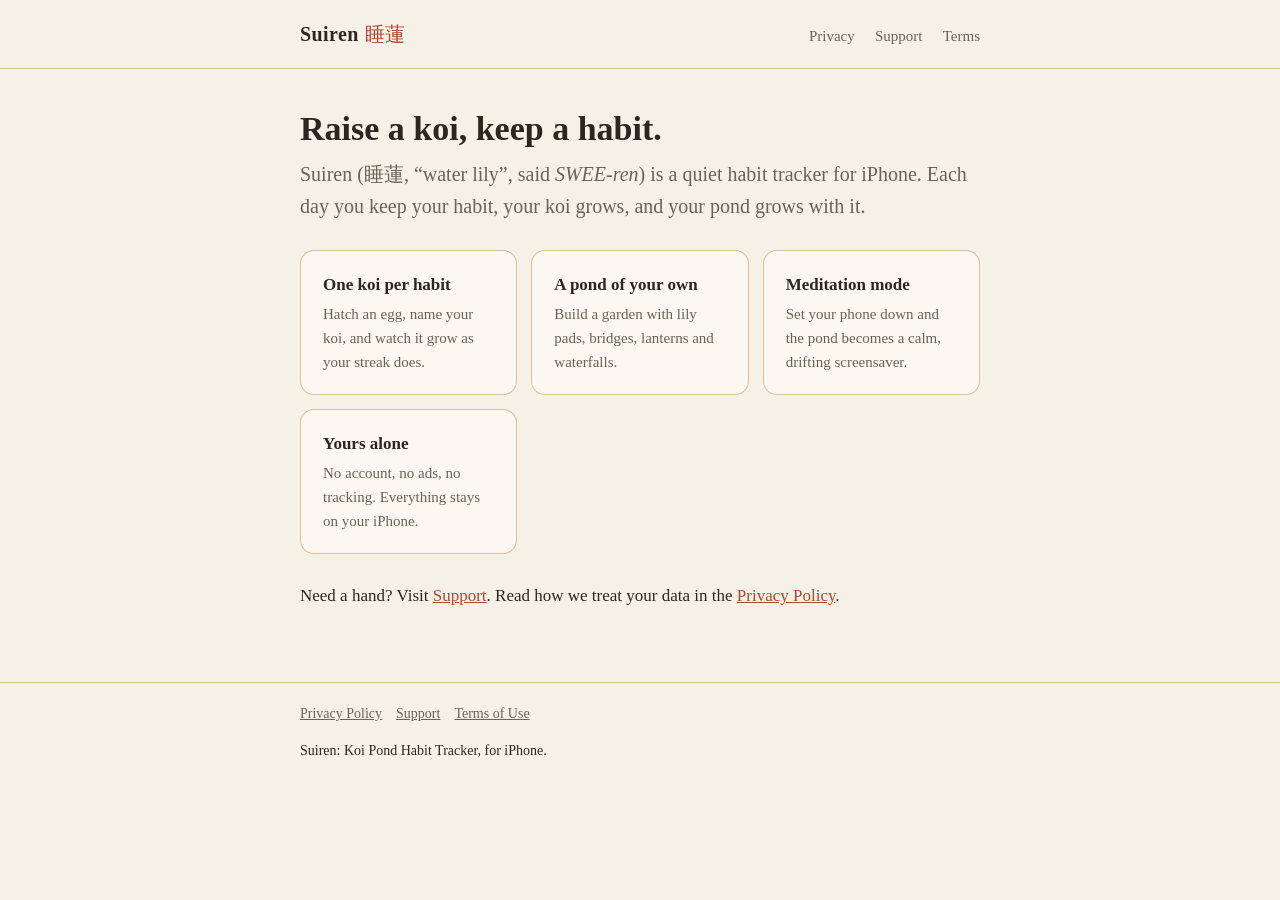
==== index.html @ fd43875f "Add the Suiren site: home, privacy, support and terms Static pages for GitHub Pages, linked from the" ====
<!doctype html>
<html lang="en">
<head>
<meta charset="utf-8">
<meta name="viewport" content="width=device-width, initial-scale=1">
<title>Suiren</title>
<meta name="description" content="Suiren is a calm habit tracker for iPhone. Keep a habit and a koi grows in your pond.">
<link rel="stylesheet" href="style.css">
</head>
<body>
<header class="site">
  <div class="wrap">
    <a class="brand" href="">Suiren<span>睡蓮</span></a>
    <nav>
      <a href="privacy/">Privacy</a>
      <a href="support/">Support</a>
      <a href="terms/">Terms</a>
    </nav>
  </div>
</header>
<main>
  <div class="wrap">

    <h1>Raise a koi, keep a habit.</h1>
    <p class="lede">Suiren (睡蓮, “water lily”, said <em>SWEE-ren</em>) is a quiet habit tracker for iPhone. Each day you keep your habit, your koi grows, and your pond grows with it.</p>
    <div class="grid">
      <div class="card"><h3>One koi per habit</h3><p>Hatch an egg, name your koi, and watch it grow as your streak does.</p></div>
      <div class="card"><h3>A pond of your own</h3><p>Build a garden with lily pads, bridges, lanterns and waterfalls.</p></div>
      <div class="card"><h3>Meditation mode</h3><p>Set your phone down and the pond becomes a calm, drifting screensaver.</p></div>
      <div class="card"><h3>Yours alone</h3><p>No account, no ads, no tracking. Everything stays on your iPhone.</p></div>
    </div>
    <p>Need a hand? Visit <a href="support/">Support</a>. Read how we treat your data in the <a href="privacy/">Privacy Policy</a>.</p>

  </div>
</main>
<footer class="site">
  <div class="wrap">
    <a href="privacy/">Privacy Policy</a><a href="support/">Support</a><a href="terms/">Terms of Use</a>
    <p>Suiren: Koi Pond Habit Tracker, for iPhone.</p>
  </div>
</footer>
</body>
</html>
---- style.css ----
:root {
  --paper: #f6f1e7;
  --card: #fbf8f1;
  --ink: #2b2620;
  --muted: #6b6257;
  --persimmon: #a94a34;
  --gold: #b8975a;
  --line: rgba(184, 151, 90, 0.55);
}
@media (prefers-color-scheme: dark) {
  :root {
    --paper: #1b1915;
    --card: #23201b;
    --ink: #ece5d8;
    --muted: #a99f90;
    --persimmon: #e08a72;
    --gold: #c9a96a;
    --line: rgba(201, 169, 106, 0.4);
  }
}
* { box-sizing: border-box; }
html { -webkit-text-size-adjust: 100%; }
body {
  margin: 0;
  background: var(--paper);
  color: var(--ink);
  font: 17px/1.6 -apple-system, BlinkMacSystemFont, "Hiragino Mincho ProN", "Segoe UI", Georgia, serif;
}
.wrap { max-width: 720px; margin: 0 auto; padding: 0 20px; }
header.site {
  border-bottom: 1px solid var(--line);
  padding: 18px 0;
}
header.site .wrap { display: flex; align-items: baseline; justify-content: space-between; gap: 12px; flex-wrap: wrap; }
.brand { font-size: 20px; font-weight: 600; color: var(--ink); text-decoration: none; letter-spacing: 0.02em; }
.brand span { color: var(--persimmon); margin-left: 6px; font-weight: 400; }
nav a { color: var(--muted); text-decoration: none; margin-left: 16px; font-size: 15px; }
nav a:first-child { margin-left: 0; }
nav a:hover, nav a[aria-current="page"] { color: var(--persimmon); }
main { padding: 40px 0 56px; }
h1 { font-size: 34px; line-height: 1.2; margin: 0 0 8px; font-weight: 600; }
h2 { font-size: 21px; margin: 36px 0 8px; font-weight: 600; }
p, li { color: var(--ink); }
.lede { font-size: 20px; color: var(--muted); margin: 0 0 28px; }
.updated { color: var(--muted); font-size: 14px; margin: 0 0 28px; }
a { color: var(--persimmon); }
.card {
  background: var(--card);
  border: 1px solid var(--line);
  border-radius: 14px;
  padding: 20px 22px;
  margin: 20px 0;
}
.button {
  display: inline-block;
  background: var(--persimmon);
  color: #fff;
  text-decoration: none;
  padding: 11px 20px;
  border-radius: 999px;
  font-weight: 600;
}
@media (prefers-color-scheme: dark) { .button { color: #1b1915; } }
.grid { display: grid; grid-template-columns: repeat(auto-fit, minmax(200px, 1fr)); gap: 14px; margin: 28px 0; }
.grid .card { margin: 0; }
.grid h3 { margin: 0 0 4px; font-size: 17px; }
.grid p { margin: 0; color: var(--muted); font-size: 15px; }
footer.site { border-top: 1px solid var(--line); padding: 20px 0 32px; color: var(--muted); font-size: 14px; }
footer.site a { color: var(--muted); margin-right: 14px; }
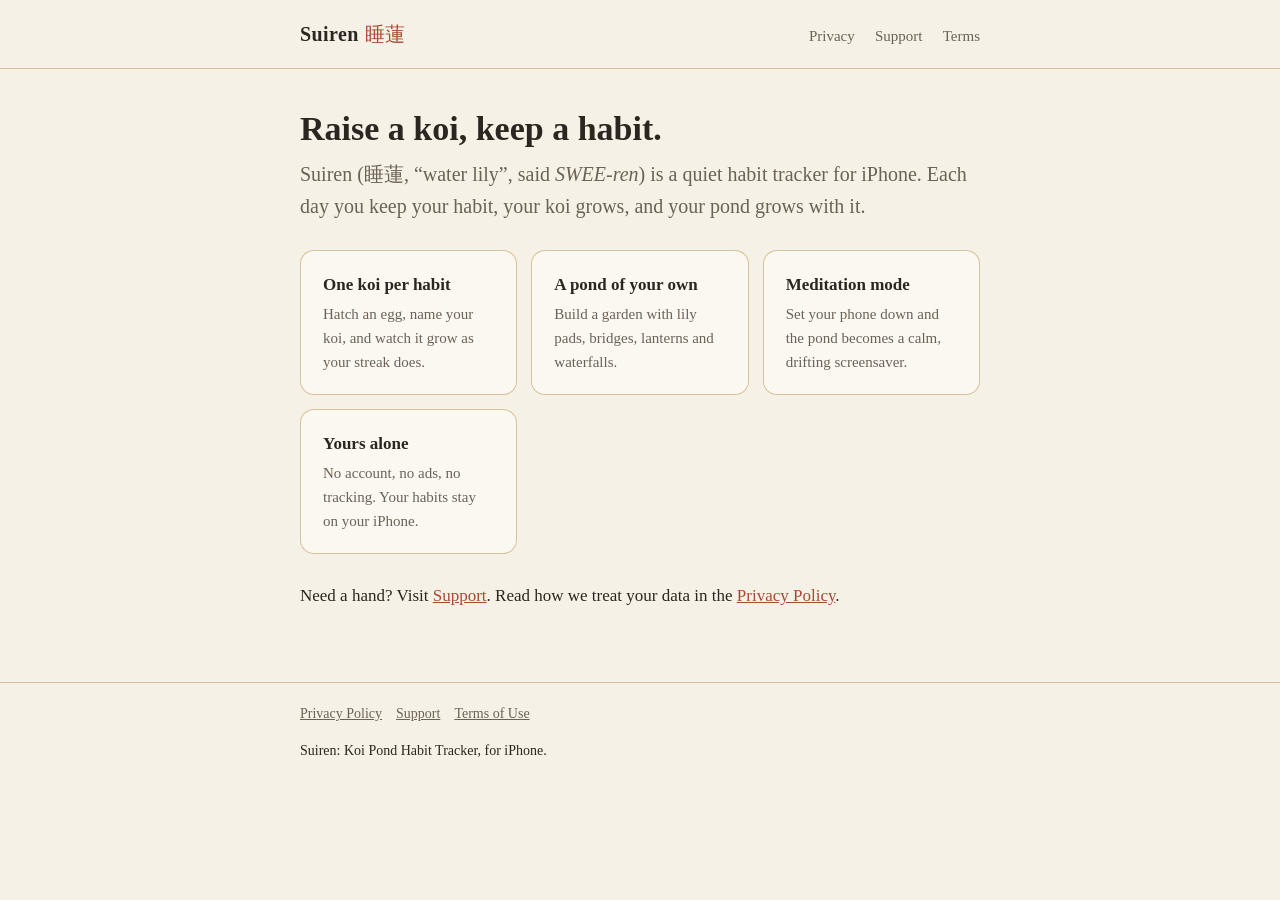
==== commit 63aeb192: "Apply saved site updates: 13+ age, .suiren backups, friend invites, Apple Health Co-Authored-By: Cla" ====
--- a/index.html
+++ b/index.html
@@ -27,7 +27,7 @@
       <div class="card"><h3>One koi per habit</h3><p>Hatch an egg, name your koi, and watch it grow as your streak does.</p></div>
       <div class="card"><h3>A pond of your own</h3><p>Build a garden with lily pads, bridges, lanterns and waterfalls.</p></div>
       <div class="card"><h3>Meditation mode</h3><p>Set your phone down and the pond becomes a calm, drifting screensaver.</p></div>
-      <div class="card"><h3>Yours alone</h3><p>No account, no ads, no tracking. Everything stays on your iPhone.</p></div>
+      <div class="card"><h3>Yours alone</h3><p>No account, no ads, no tracking. Your habits stay on your iPhone.</p></div>
     </div>
     <p>Need a hand? Visit <a href="support/">Support</a>. Read how we treat your data in the <a href="privacy/">Privacy Policy</a>.</p>
 
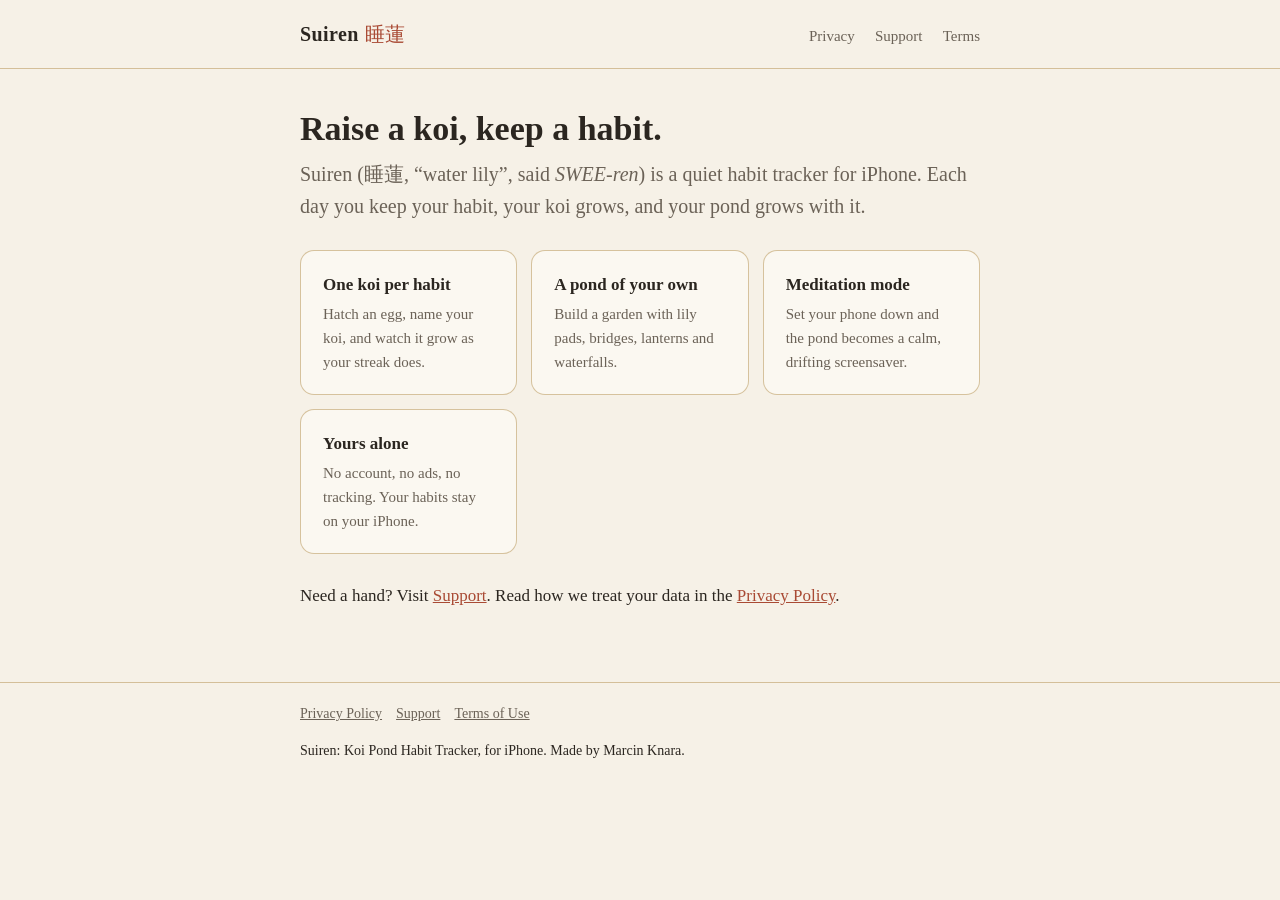
==== commit 2ba488c7: "Name Marcin Knara as the developer Footer on every page, and the Contact sections of Privacy and Ter" ====
--- a/index.html
+++ b/index.html
@@ -36,7 +36,7 @@
 <footer class="site">
   <div class="wrap">
     <a href="privacy/">Privacy Policy</a><a href="support/">Support</a><a href="terms/">Terms of Use</a>
-    <p>Suiren: Koi Pond Habit Tracker, for iPhone.</p>
+    <p>Suiren: Koi Pond Habit Tracker, for iPhone. Made by Marcin Knara.</p>
   </div>
 </footer>
 </body>
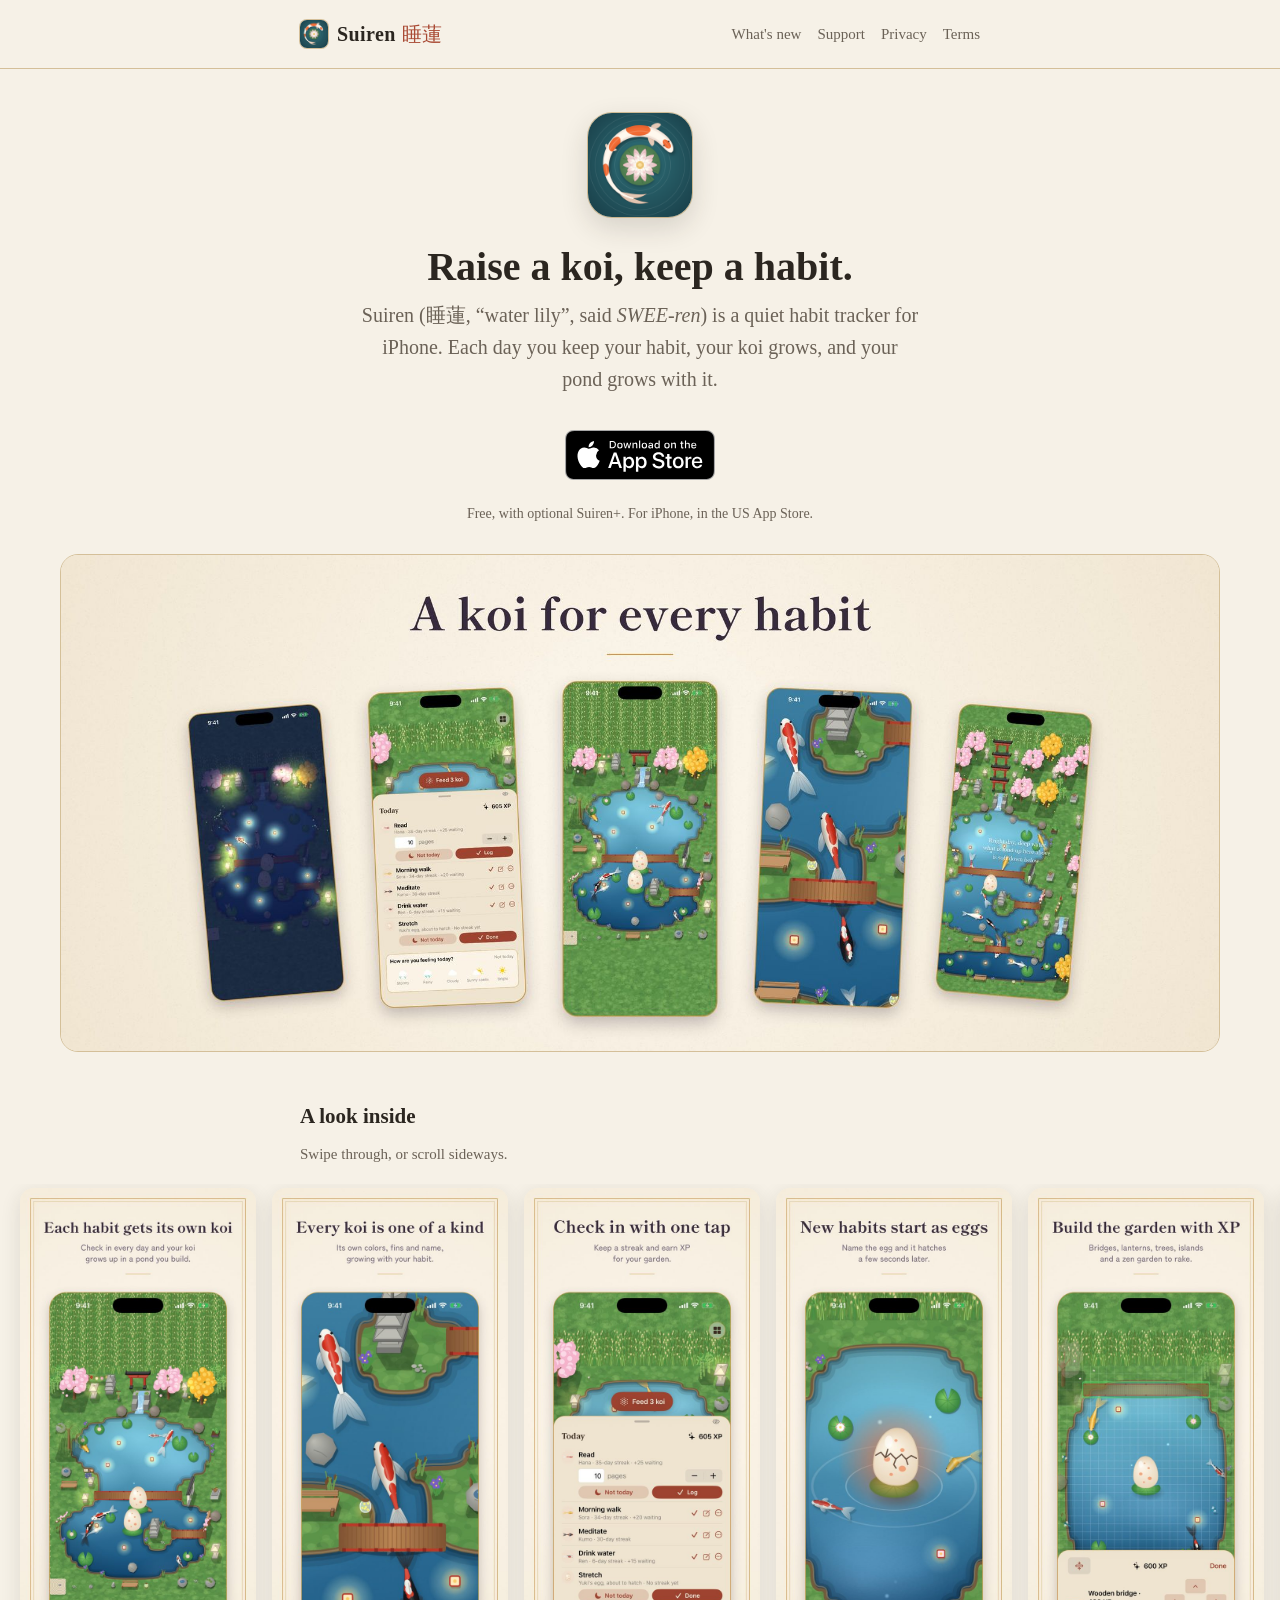
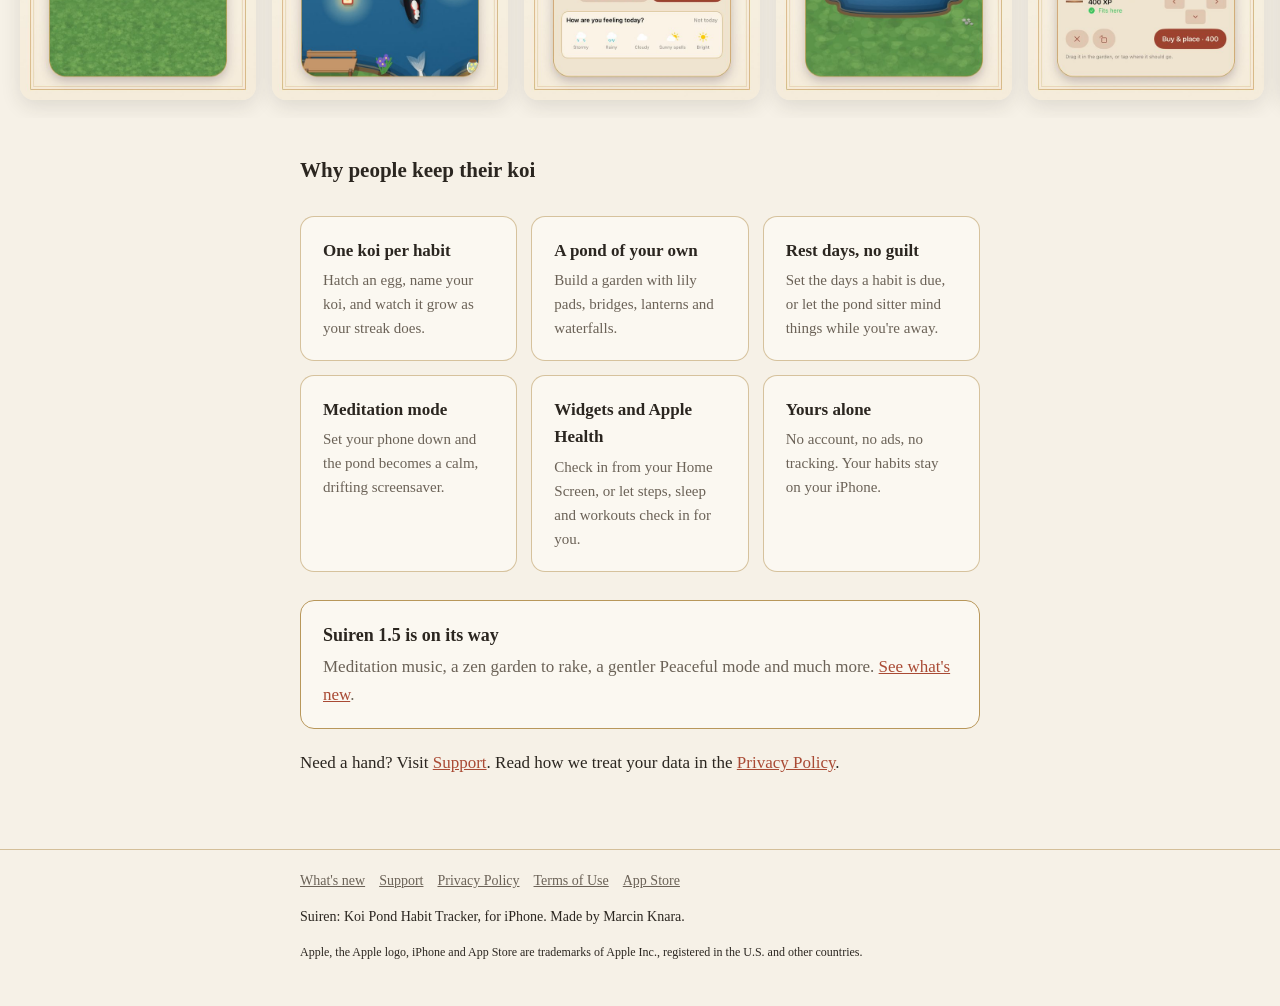
==== commit 0b0e9cd9: "Add App Store badge, screenshots and a What's new page Home page: app icon, Apple's Download on the " ====
--- a/index.html
+++ b/index.html
@@ -3,40 +3,97 @@
 <head>
 <meta charset="utf-8">
 <meta name="viewport" content="width=device-width, initial-scale=1">
-<title>Suiren</title>
-<meta name="description" content="Suiren is a calm habit tracker for iPhone. Keep a habit and a koi grows in your pond.">
+<title>Suiren: Koi Pond Habit Tracker for iPhone</title>
+<meta name="description" content="Suiren is a calm habit tracker for iPhone. Keep a habit and a koi grows in your pond. Free on the App Store.">
+<meta name="apple-itunes-app" content="app-id=6826411943">
+<meta name="theme-color" content="#f6f1e7" media="(prefers-color-scheme: light)">
+<meta name="theme-color" content="#1b1915" media="(prefers-color-scheme: dark)">
+<link rel="canonical" href="https://suirenapp.com/">
+<meta property="og:type" content="website">
+<meta property="og:site_name" content="Suiren">
+<meta property="og:title" content="Suiren: Koi Pond Habit Tracker">
+<meta property="og:description" content="Raise a koi, keep a habit. A calm habit tracker for iPhone.">
+<meta property="og:url" content="https://suirenapp.com/">
+<meta property="og:image" content="https://suirenapp.com/img/og.jpg">
+<meta name="twitter:card" content="summary_large_image">
+<link rel="icon" type="image/png" sizes="32x32" href="favicon-32.png">
+<link rel="apple-touch-icon" href="apple-touch-icon.png">
 <link rel="stylesheet" href="style.css">
+<script type="application/ld+json">
+{"@context":"https://schema.org","@type":"SoftwareApplication","name":"Suiren: Koi Pond Habit Tracker","operatingSystem":"iOS","applicationCategory":"HealthApplication","offers":{"@type":"Offer","price":"0","priceCurrency":"USD"},"url":"https://suirenapp.com/","installUrl":"https://apps.apple.com/app/suiren-koi-pond-habit-tracker/id6826411943","image":"https://suirenapp.com/img/icon-512.png"}
+</script>
 </head>
 <body>
 <header class="site">
   <div class="wrap">
-    <a class="brand" href="">Suiren<span>睡蓮</span></a>
+    <a class="brand" href=""><img src="img/icon-64.png" alt="" width="28" height="28">Suiren<span>睡蓮</span></a>
     <nav>
+      <a href="whats-new/">What's new</a>
+      <a href="support/">Support</a>
       <a href="privacy/">Privacy</a>
-      <a href="support/">Support</a>
       <a href="terms/">Terms</a>
     </nav>
   </div>
 </header>
 <main>
+  <section class="hero">
+    <div class="wrap">
+      <img class="app-icon" src="img/icon-512.png" alt="The Suiren app icon" width="104" height="104">
+      <h1>Raise a koi, keep a habit.</h1>
+      <p class="lede">Suiren (睡蓮, “water lily”, said <em>SWEE-ren</em>) is a quiet habit tracker for iPhone. Each day you keep your habit, your koi grows, and your pond grows with it.</p>
+      <p class="get">
+        <a class="badge" href="https://apps.apple.com/app/suiren-koi-pond-habit-tracker/id6826411943"><img src="img/app-store-badge.svg" alt="Download on the App Store" width="150" height="50"></a>
+      </p>
+      <p class="small">Free, with optional Suiren+. For iPhone, in the US App Store.</p>
+    </div>
+    <div class="hero-art"><img src="img/hero.jpg" alt="Five iPhones showing a koi pond, the daily check-in, a koi close-up and meditation, under the words “A koi for every habit”" width="1920" height="823"></div>
+  </section>
+
+  <section class="shots" aria-labelledby="shots-title">
+    <div class="wrap">
+      <h2 id="shots-title">A look inside</h2>
+      <p class="muted">Swipe through, or scroll sideways.</p>
+    </div>
+    <ul class="gallery" tabindex="0" aria-label="App screenshots">
+      <li><img src="img/shots/01-pond.jpg" loading="lazy" width="600" height="1304" alt="Each habit gets its own koi. Check in every day and your koi grows up in a pond you build."></li>
+      <li><img src="img/shots/02-koi.jpg" loading="lazy" width="600" height="1304" alt="Every koi is one of a kind: its own colors, fins and name, growing with your habit."></li>
+      <li><img src="img/shots/03-check-in.jpg" loading="lazy" width="600" height="1304" alt="Check in with one tap. Keep a streak and earn XP for your garden."></li>
+      <li><img src="img/shots/04-hatch.jpg" loading="lazy" width="600" height="1304" alt="New habits start as eggs. Name the egg and it hatches a few seconds later."></li>
+      <li><img src="img/shots/05-garden.jpg" loading="lazy" width="600" height="1304" alt="Build the garden with XP: bridges, lanterns, trees, islands and a zen garden to rake."></li>
+      <li><img src="img/shots/06-journal.jpg" loading="lazy" width="600" height="1304" alt="See every day you kept: a calendar, milestones, notes and how you felt."></li>
+      <li><img src="img/shots/07-rest-days.jpg" loading="lazy" width="600" height="1304" alt="Rest days are built in. Pick the days and the time of day, or pause and keep your streak."></li>
+      <li><img src="img/shots/08-meditate.jpg" loading="lazy" width="600" height="1304" alt="Meditate by the pond. Words float on the water, the koi circle them, and soft music plays."></li>
+      <li><img src="img/shots/09-widgets.jpg" loading="lazy" width="600" height="1304" alt="Check in from a widget. See your koi and check in from the Home Screen."></li>
+      <li><img src="img/shots/10-night.jpg" loading="lazy" width="600" height="1304" alt="The pond follows the day. Lanterns glow and fireflies come out at night."></li>
+    </ul>
+  </section>
+
   <div class="wrap">
-
-    <h1>Raise a koi, keep a habit.</h1>
-    <p class="lede">Suiren (睡蓮, “water lily”, said <em>SWEE-ren</em>) is a quiet habit tracker for iPhone. Each day you keep your habit, your koi grows, and your pond grows with it.</p>
+    <h2>Why people keep their koi</h2>
     <div class="grid">
       <div class="card"><h3>One koi per habit</h3><p>Hatch an egg, name your koi, and watch it grow as your streak does.</p></div>
       <div class="card"><h3>A pond of your own</h3><p>Build a garden with lily pads, bridges, lanterns and waterfalls.</p></div>
+      <div class="card"><h3>Rest days, no guilt</h3><p>Set the days a habit is due, or let the pond sitter mind things while you're away.</p></div>
       <div class="card"><h3>Meditation mode</h3><p>Set your phone down and the pond becomes a calm, drifting screensaver.</p></div>
+      <div class="card"><h3>Widgets and Apple Health</h3><p>Check in from your Home Screen, or let steps, sleep and workouts check in for you.</p></div>
       <div class="card"><h3>Yours alone</h3><p>No account, no ads, no tracking. Your habits stay on your iPhone.</p></div>
     </div>
+
+    <div class="card cta">
+      <div>
+        <h3>Suiren 1.5 is on its way</h3>
+        <p>Meditation music, a zen garden to rake, a gentler Peaceful mode and much more. <a href="whats-new/">See what's new</a>.</p>
+      </div>
+    </div>
+
     <p>Need a hand? Visit <a href="support/">Support</a>. Read how we treat your data in the <a href="privacy/">Privacy Policy</a>.</p>
-
   </div>
 </main>
 <footer class="site">
   <div class="wrap">
-    <a href="privacy/">Privacy Policy</a><a href="support/">Support</a><a href="terms/">Terms of Use</a>
+    <a href="whats-new/">What's new</a><a href="support/">Support</a><a href="privacy/">Privacy Policy</a><a href="terms/">Terms of Use</a><a href="https://apps.apple.com/app/suiren-koi-pond-habit-tracker/id6826411943">App Store</a>
     <p>Suiren: Koi Pond Habit Tracker, for iPhone. Made by Marcin Knara.</p>
+    <p class="legal">Apple, the Apple logo, iPhone and App Store are trademarks of Apple Inc., registered in the U.S. and other countries.</p>
   </div>
 </footer>
 </body>
--- a/style.css
+++ b/style.css
@@ -31,11 +31,12 @@
   border-bottom: 1px solid var(--line);
   padding: 18px 0;
 }
-header.site .wrap { display: flex; align-items: baseline; justify-content: space-between; gap: 12px; flex-wrap: wrap; }
-.brand { font-size: 20px; font-weight: 600; color: var(--ink); text-decoration: none; letter-spacing: 0.02em; }
-.brand span { color: var(--persimmon); margin-left: 6px; font-weight: 400; }
-nav a { color: var(--muted); text-decoration: none; margin-left: 16px; font-size: 15px; }
-nav a:first-child { margin-left: 0; }
+header.site .wrap { display: flex; align-items: center; justify-content: space-between; gap: 12px; flex-wrap: wrap; }
+.brand { display: inline-flex; align-items: center; gap: 9px; font-size: 20px; font-weight: 600; color: var(--ink); text-decoration: none; letter-spacing: 0.02em; }
+.brand img { border-radius: 7px; box-shadow: 0 0 0 1px var(--line); align-self: center; }
+.brand span { color: var(--persimmon); margin-left: -3px; font-weight: 400; }
+nav { display: flex; flex-wrap: wrap; gap: 4px 16px; }
+nav a { color: var(--muted); text-decoration: none; font-size: 15px; }
 nav a:hover, nav a[aria-current="page"] { color: var(--persimmon); }
 main { padding: 40px 0 56px; }
 h1 { font-size: 34px; line-height: 1.2; margin: 0 0 8px; font-weight: 600; }
@@ -66,4 +67,58 @@
 .grid h3 { margin: 0 0 4px; font-size: 17px; }
 .grid p { margin: 0; color: var(--muted); font-size: 15px; }
 footer.site { border-top: 1px solid var(--line); padding: 20px 0 32px; color: var(--muted); font-size: 14px; }
-footer.site a { color: var(--muted); margin-right: 14px; }
+footer.site a { color: var(--muted); margin-right: 14px; display: inline-block; }
+
+/* Home */
+.muted { color: var(--muted); }
+.small { color: var(--muted); font-size: 14px; margin: 0; }
+.hero { text-align: center; }
+.hero .app-icon { border-radius: 23%; box-shadow: 0 0 0 1px var(--line), 0 10px 28px rgba(43, 38, 32, 0.16); margin: 4px 0 18px; }
+.hero h1 { font-size: 40px; }
+.hero .lede { max-width: 560px; margin: 0 auto 22px; }
+/* Apple's badge: keep at least 40px tall with a quarter of its height clear around it. */
+.badge { display: inline-block; padding: 0; line-height: 0; }
+.badge img { height: 50px; width: auto; display: block; }
+.get { display: flex; justify-content: center; margin: 0 0 10px; padding: 13px 0; }
+.hero-art { margin: 28px auto 0; max-width: 1200px; padding: 0 20px; }
+.hero-art img { width: 100%; height: auto; display: block; border-radius: 18px; border: 1px solid var(--line); }
+.shots { margin: 48px 0 8px; }
+.shots h2 { margin-top: 0; }
+.shots .muted { margin: 0; font-size: 15px; }
+.gallery {
+  list-style: none; margin: 18px 0 0; padding: 4px max(20px, calc((100vw - 720px) / 2 + 20px)) 18px;
+  display: flex; gap: 16px; overflow-x: auto; scroll-snap-type: x mandatory; scroll-padding: 0 20px;
+  -webkit-overflow-scrolling: touch; scrollbar-width: thin; scrollbar-color: var(--gold) transparent;
+}
+.gallery:focus-visible { outline: 2px solid var(--persimmon); outline-offset: -2px; }
+.gallery li { flex: 0 0 auto; scroll-snap-align: start; }
+.gallery img { width: 236px; height: auto; display: block; border-radius: 14px; box-shadow: 0 6px 20px rgba(43, 38, 32, 0.12); }
+.cta { border-color: var(--gold); }
+.cta h3 { margin: 0 0 4px; font-size: 18px; }
+.cta p { margin: 0; color: var(--muted); }
+footer.site .legal { font-size: 12px; margin-top: 4px; }
+
+/* What's new */
+.release { border-top: 1px solid var(--line); padding: 8px 0 12px; margin-top: 28px; }
+.release > header { display: flex; align-items: center; gap: 12px; flex-wrap: wrap; margin-top: 24px; }
+.release h2 { margin: 0; font-size: 26px; }
+.pill { font-size: 13px; font-weight: 600; padding: 3px 11px; border-radius: 999px; letter-spacing: 0.02em; }
+.pill.now { background: var(--persimmon); color: #fff; }
+.pill.soon { border: 1px solid var(--gold); color: var(--gold); }
+@media (prefers-color-scheme: dark) { .pill.now { color: #1b1915; } }
+.release .meta { color: var(--muted); font-size: 15px; margin: 8px 0 12px; }
+.release .intro { font-size: 19px; margin: 0 0 12px; }
+.notes { padding-left: 20px; }
+.notes li { margin-bottom: 10px; }
+.notes li::marker { color: var(--gold); }
+.sign { font-style: italic; color: var(--muted); }
+.get-card { display: flex; align-items: center; gap: 18px; flex-wrap: wrap; margin-top: 36px; }
+.get-card .badge { margin: 12px; }
+.get-card p { margin: 0; flex: 1 1 240px; color: var(--muted); font-size: 15px; }
+
+@media (max-width: 520px) {
+  .hero h1 { font-size: 32px; }
+  .gallery img { width: 200px; }
+  .hero-art { padding: 0 16px; }
+  .hero-art img { border-radius: 12px; }
+}
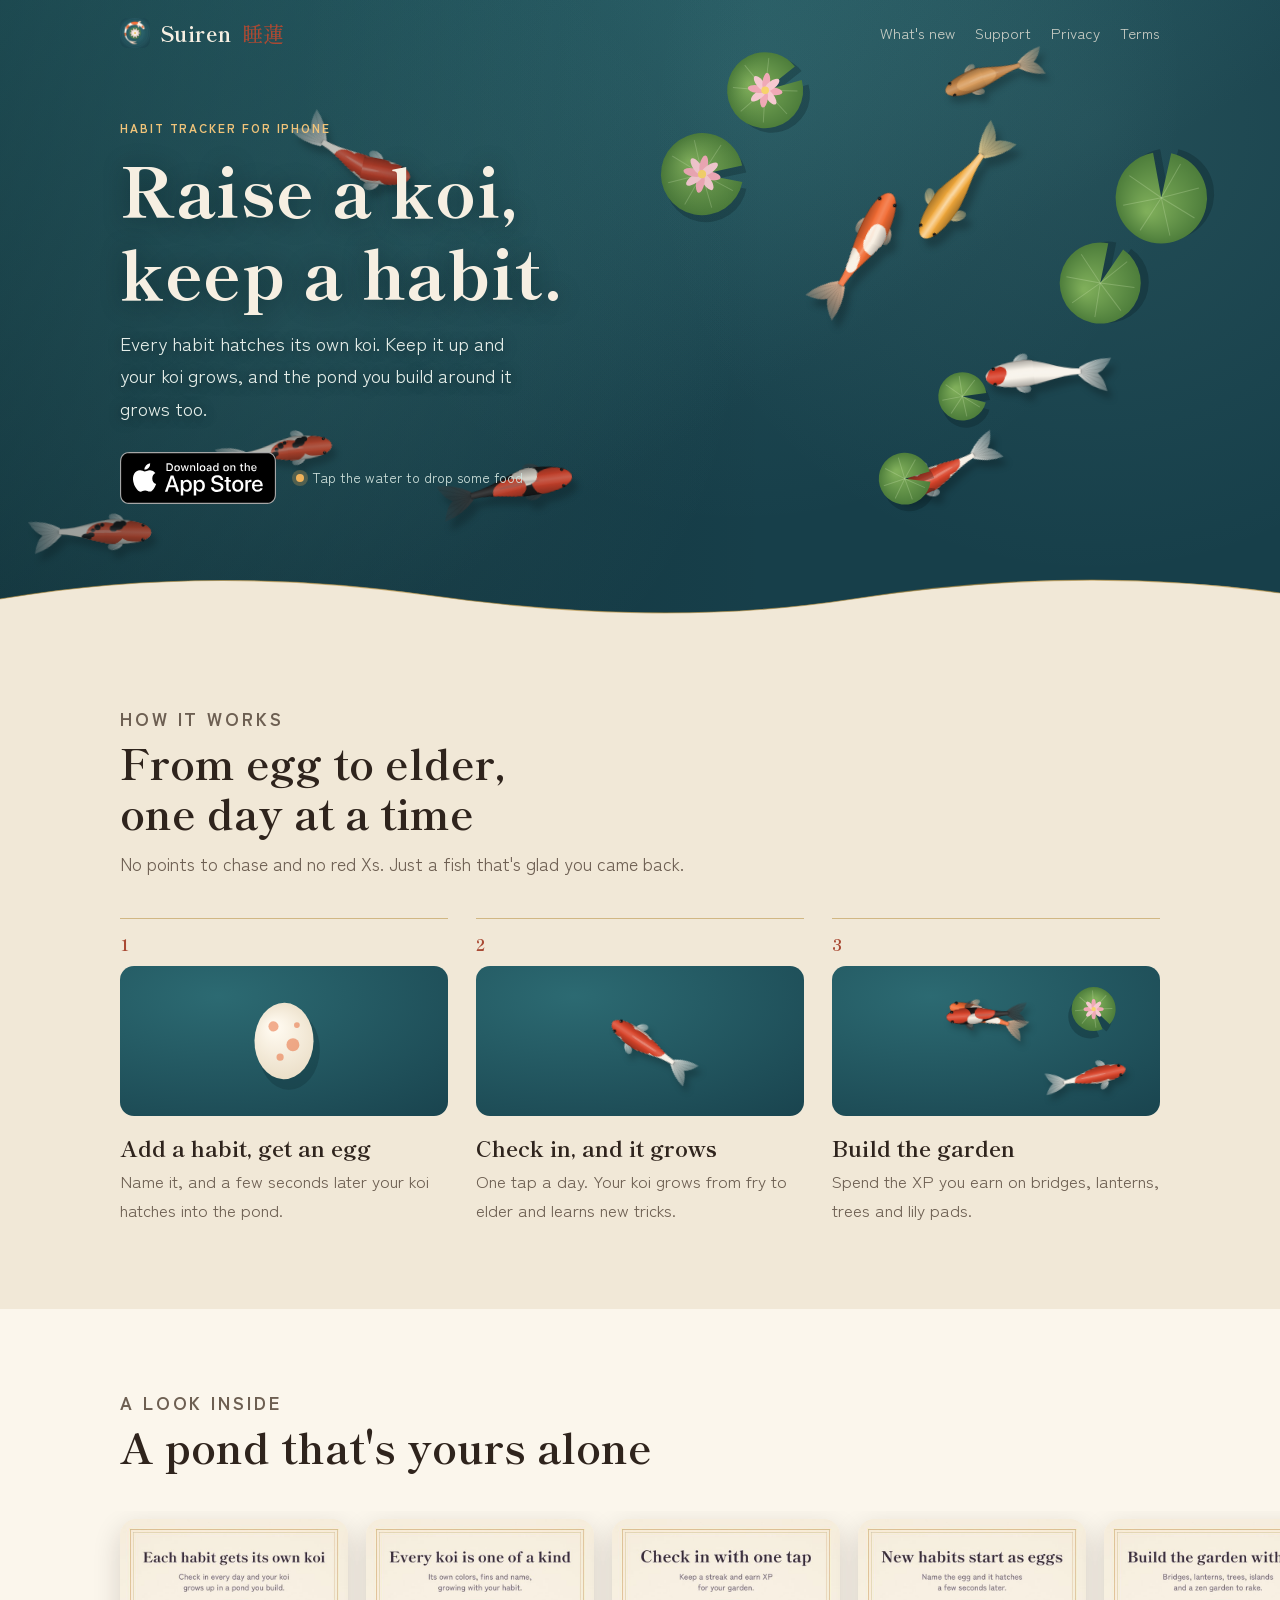
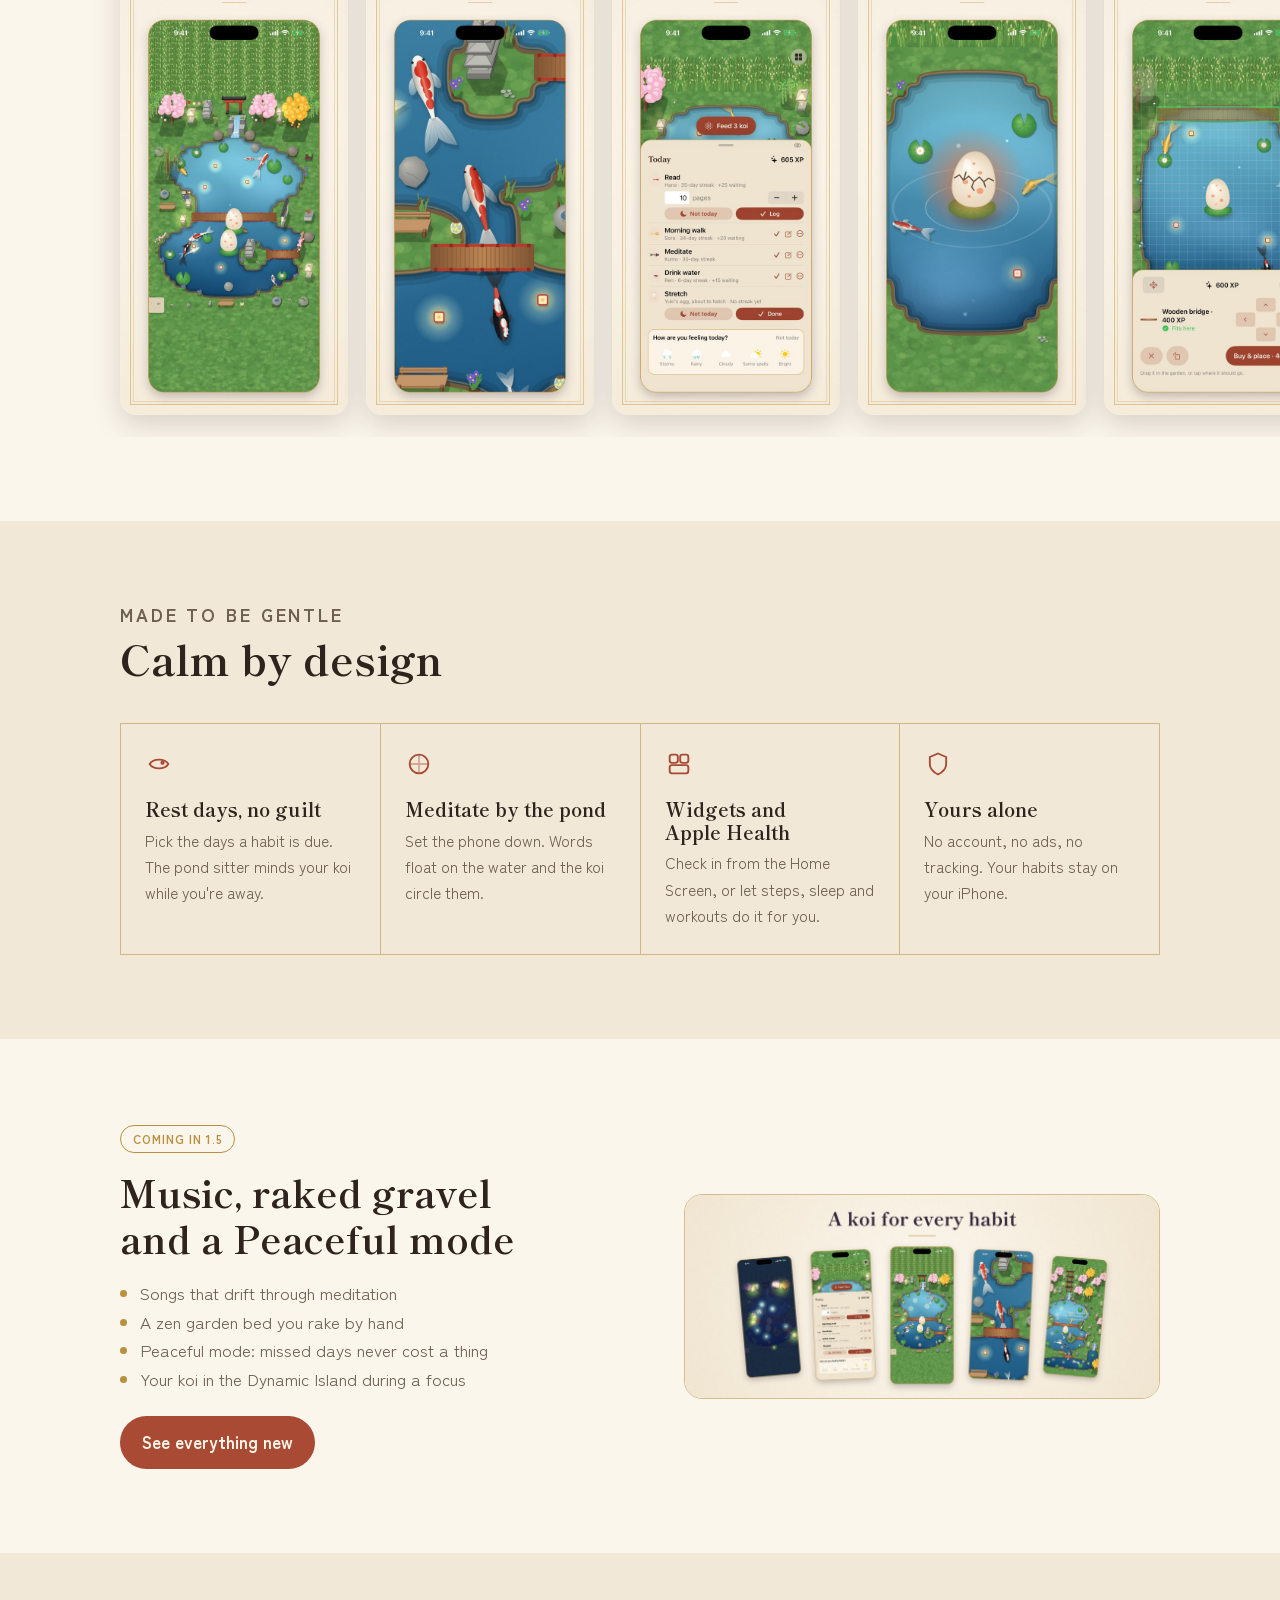
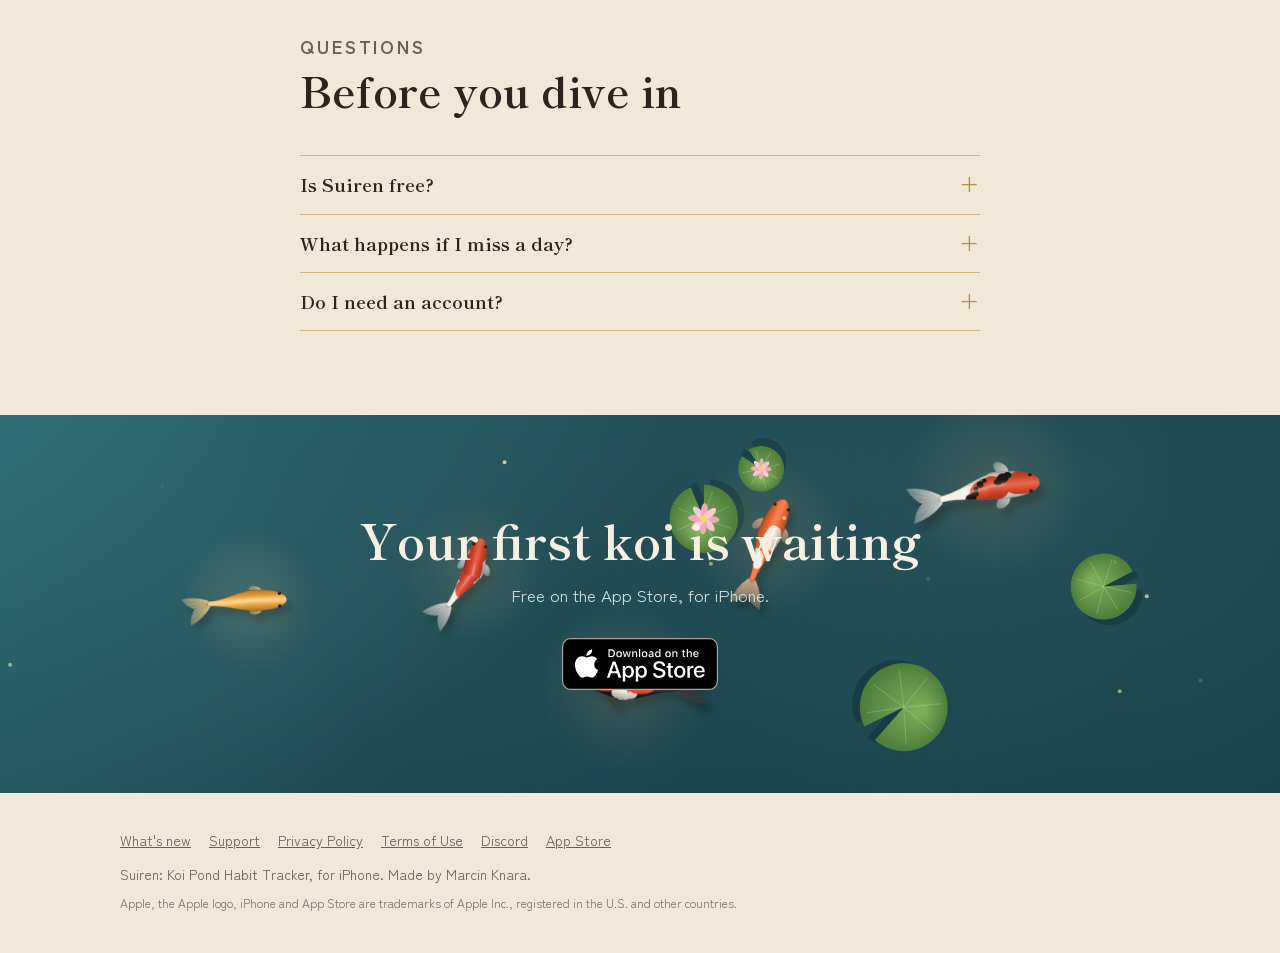
==== commit 9f2a63d6: "New home page: a living koi pond and cleaner sections The hero is a pond where koi swim like they do" ====
--- a/index.html
+++ b/index.html
@@ -2,12 +2,11 @@
 <html lang="en">
 <head>
 <meta charset="utf-8">
-<meta name="viewport" content="width=device-width, initial-scale=1">
+<meta name="viewport" content="width=device-width, initial-scale=1, viewport-fit=cover">
 <title>Suiren: Koi Pond Habit Tracker for iPhone</title>
 <meta name="description" content="Suiren is a calm habit tracker for iPhone. Keep a habit and a koi grows in your pond. Free on the App Store.">
 <meta name="apple-itunes-app" content="app-id=6826411943">
-<meta name="theme-color" content="#f6f1e7" media="(prefers-color-scheme: light)">
-<meta name="theme-color" content="#1b1915" media="(prefers-color-scheme: dark)">
+<meta name="theme-color" content="#173f4a">
 <link rel="canonical" href="https://suirenapp.com/">
 <meta property="og:type" content="website">
 <meta property="og:site_name" content="Suiren">
@@ -18,83 +17,125 @@
 <meta name="twitter:card" content="summary_large_image">
 <link rel="icon" type="image/png" sizes="32x32" href="favicon-32.png">
 <link rel="apple-touch-icon" href="apple-touch-icon.png">
-<link rel="stylesheet" href="style.css">
+<link rel="preconnect" href="https://fonts.googleapis.com">
+<link rel="preconnect" href="https://fonts.gstatic.com" crossorigin>
+<link rel="stylesheet" href="https://fonts.googleapis.com/css2?family=Shippori+Mincho:wght@500;700;800&family=Zen+Kaku+Gothic+New:wght@400;500;700&display=swap">
+<link rel="stylesheet" href="home.css">
 <script type="application/ld+json">
 {"@context":"https://schema.org","@type":"SoftwareApplication","name":"Suiren: Koi Pond Habit Tracker","operatingSystem":"iOS","applicationCategory":"HealthApplication","offers":{"@type":"Offer","price":"0","priceCurrency":"USD"},"url":"https://suirenapp.com/","installUrl":"https://apps.apple.com/app/suiren-koi-pond-habit-tracker/id6826411943","image":"https://suirenapp.com/img/icon-512.png"}
 </script>
+<script src="js/pond.js" defer></script>
 </head>
 <body>
-<header class="site">
+<section class="a-hero">
+  <canvas id="a-pond" role="img" aria-label="Koi swimming in a pond among lily pads. Tap the water to drop food."></canvas>
   <div class="wrap">
-    <a class="brand" href=""><img src="img/icon-64.png" alt="" width="28" height="28">Suiren<span>睡蓮</span></a>
-    <nav>
-      <a href="whats-new/">What's new</a>
-      <a href="support/">Support</a>
-      <a href="privacy/">Privacy</a>
-      <a href="terms/">Terms</a>
-    </nav>
-  </div>
-</header>
-<main>
-  <section class="hero">
-    <div class="wrap">
-      <img class="app-icon" src="img/icon-512.png" alt="The Suiren app icon" width="104" height="104">
-      <h1>Raise a koi, keep a habit.</h1>
-      <p class="lede">Suiren (睡蓮, “water lily”, said <em>SWEE-ren</em>) is a quiet habit tracker for iPhone. Each day you keep your habit, your koi grows, and your pond grows with it.</p>
-      <p class="get">
-        <a class="badge" href="https://apps.apple.com/app/suiren-koi-pond-habit-tracker/id6826411943"><img src="img/app-store-badge.svg" alt="Download on the App Store" width="150" height="50"></a>
-      </p>
-      <p class="small">Free, with optional Suiren+. For iPhone, in the US App Store.</p>
-    </div>
-    <div class="hero-art"><img src="img/hero.jpg" alt="Five iPhones showing a koi pond, the daily check-in, a koi close-up and meditation, under the words “A koi for every habit”" width="1920" height="823"></div>
-  </section>
-
-  <section class="shots" aria-labelledby="shots-title">
-    <div class="wrap">
-      <h2 id="shots-title">A look inside</h2>
-      <p class="muted">Swipe through, or scroll sideways.</p>
-    </div>
-    <ul class="gallery" tabindex="0" aria-label="App screenshots">
-      <li><img src="img/shots/01-pond.jpg" loading="lazy" width="600" height="1304" alt="Each habit gets its own koi. Check in every day and your koi grows up in a pond you build."></li>
-      <li><img src="img/shots/02-koi.jpg" loading="lazy" width="600" height="1304" alt="Every koi is one of a kind: its own colors, fins and name, growing with your habit."></li>
-      <li><img src="img/shots/03-check-in.jpg" loading="lazy" width="600" height="1304" alt="Check in with one tap. Keep a streak and earn XP for your garden."></li>
-      <li><img src="img/shots/04-hatch.jpg" loading="lazy" width="600" height="1304" alt="New habits start as eggs. Name the egg and it hatches a few seconds later."></li>
-      <li><img src="img/shots/05-garden.jpg" loading="lazy" width="600" height="1304" alt="Build the garden with XP: bridges, lanterns, trees, islands and a zen garden to rake."></li>
-      <li><img src="img/shots/06-journal.jpg" loading="lazy" width="600" height="1304" alt="See every day you kept: a calendar, milestones, notes and how you felt."></li>
-      <li><img src="img/shots/07-rest-days.jpg" loading="lazy" width="600" height="1304" alt="Rest days are built in. Pick the days and the time of day, or pause and keep your streak."></li>
-      <li><img src="img/shots/08-meditate.jpg" loading="lazy" width="600" height="1304" alt="Meditate by the pond. Words float on the water, the koi circle them, and soft music plays."></li>
-      <li><img src="img/shots/09-widgets.jpg" loading="lazy" width="600" height="1304" alt="Check in from a widget. See your koi and check in from the Home Screen."></li>
-      <li><img src="img/shots/10-night.jpg" loading="lazy" width="600" height="1304" alt="The pond follows the day. Lanterns glow and fireflies come out at night."></li>
-    </ul>
-  </section>
-
-  <div class="wrap">
-    <h2>Why people keep their koi</h2>
-    <div class="grid">
-      <div class="card"><h3>One koi per habit</h3><p>Hatch an egg, name your koi, and watch it grow as your streak does.</p></div>
-      <div class="card"><h3>A pond of your own</h3><p>Build a garden with lily pads, bridges, lanterns and waterfalls.</p></div>
-      <div class="card"><h3>Rest days, no guilt</h3><p>Set the days a habit is due, or let the pond sitter mind things while you're away.</p></div>
-      <div class="card"><h3>Meditation mode</h3><p>Set your phone down and the pond becomes a calm, drifting screensaver.</p></div>
-      <div class="card"><h3>Widgets and Apple Health</h3><p>Check in from your Home Screen, or let steps, sleep and workouts check in for you.</p></div>
-      <div class="card"><h3>Yours alone</h3><p>No account, no ads, no tracking. Your habits stay on your iPhone.</p></div>
-    </div>
-
-    <div class="card cta">
-      <div>
-        <h3>Suiren 1.5 is on its way</h3>
-        <p>Meditation music, a zen garden to rake, a gentler Peaceful mode and much more. <a href="whats-new/">See what's new</a>.</p>
+    <header class="site-head">
+      <a class="brand" href="./"><img src="img/icon-64.png" alt="" width="30" height="30">Suiren <em>睡蓮</em></a>
+      <nav class="site-nav"><a href="whats-new/">What's new</a><a href="support/">Support</a><a href="privacy/">Privacy</a><a href="terms/">Terms</a></nav>
+    </header>
+    <div class="a-hero-body">
+      <p class="eyebrow" style="color:#f0c47a">Habit tracker for iPhone</p>
+      <h1 style="margin-top:14px">Raise a koi,<br>keep a habit.</h1>
+      <p class="lede">Every habit hatches its own koi. Keep it up and your koi grows, and the pond you build around it grows too.</p>
+      <div class="get">
+        <a class="badge" href="https://apps.apple.com/app/suiren-koi-pond-habit-tracker/id6826411943"><img src="img/app-store-badge.svg" alt="Download on the App Store" width="156" height="52"></a>
+        <span class="hint"><i></i>Tap the water to drop some food</span>
       </div>
     </div>
+  </div>
+</section>
+<svg class="a-wave" viewBox="0 0 1440 56" preserveAspectRatio="none" aria-hidden="true"><path fill="currentColor" d="M0 30 C 160 6, 320 6, 480 26 S 800 52, 960 30 S 1280 4, 1440 24 V56 H0Z"/><path fill="none" stroke="#b8903f" stroke-opacity=".6" stroke-width="1.2" d="M0 30 C 160 6, 320 6, 480 26 S 800 52, 960 30 S 1280 4, 1440 24"/></svg>
 
-    <p>Need a hand? Visit <a href="support/">Support</a>. Read how we treat your data in the <a href="privacy/">Privacy Policy</a>.</p>
+<section class="a-sec">
+  <div class="wrap">
+    <div class="a-sec-head">
+      <p class="eyebrow">How it works</p>
+      <h2>From egg to elder, one day at a time</h2>
+      <p>No points to chase and no red Xs. Just a fish that's glad you came back.</p>
+    </div>
+    <div class="a-steps">
+      <div class="a-step"><canvas data-mini="egg" aria-hidden="true"></canvas><h3>Add a habit, get an egg</h3><p>Name it, and a few seconds later your koi hatches into the pond.</p></div>
+      <div class="a-step"><canvas data-mini="grow" aria-hidden="true"></canvas><h3>Check in, and it grows</h3><p>One tap a day. Your koi grows from fry to elder and learns new tricks.</p></div>
+      <div class="a-step"><canvas data-mini="pond" aria-hidden="true"></canvas><h3>Build the garden</h3><p>Spend the XP you earn on bridges, lanterns, trees and lily pads.</p></div>
+    </div>
   </div>
-</main>
-<footer class="site">
+</section>
+
+<section class="a-sec tile">
   <div class="wrap">
-    <a href="whats-new/">What's new</a><a href="support/">Support</a><a href="privacy/">Privacy Policy</a><a href="terms/">Terms of Use</a><a href="https://apps.apple.com/app/suiren-koi-pond-habit-tracker/id6826411943">App Store</a>
-    <p>Suiren: Koi Pond Habit Tracker, for iPhone. Made by Marcin Knara.</p>
-    <p class="legal">Apple, the Apple logo, iPhone and App Store are trademarks of Apple Inc., registered in the U.S. and other countries.</p>
+    <div class="a-sec-head">
+      <p class="eyebrow">A look inside</p>
+      <h2>A pond that's yours alone</h2>
+    </div>
   </div>
-</footer>
+  <ul class="gallery wrap" style="max-width:none;padding-left:max(20px,calc((100vw - 1080px)/2 + 20px))">
+    <li><img width="600" height="1304" src="img/shots/01-pond.jpg" alt="Each habit gets its own koi" loading="lazy"></li>
+    <li><img width="600" height="1304" src="img/shots/02-koi.jpg" alt="Every koi is one of a kind" loading="lazy"></li>
+    <li><img width="600" height="1304" src="img/shots/03-check-in.jpg" alt="Check in with one tap" loading="lazy"></li>
+    <li><img width="600" height="1304" src="img/shots/04-hatch.jpg" alt="New habits start as eggs" loading="lazy"></li>
+    <li><img width="600" height="1304" src="img/shots/05-garden.jpg" alt="Build the garden with XP" loading="lazy"></li>
+    <li><img width="600" height="1304" src="img/shots/06-journal.jpg" alt="See every day you kept" loading="lazy"></li>
+    <li><img width="600" height="1304" src="img/shots/07-rest-days.jpg" alt="Rest days are built in" loading="lazy"></li>
+    <li><img width="600" height="1304" src="img/shots/08-meditate.jpg" alt="Meditate by the pond" loading="lazy"></li>
+    <li><img width="600" height="1304" src="img/shots/09-widgets.jpg" alt="Check in from a widget" loading="lazy"></li>
+    <li><img width="600" height="1304" src="img/shots/10-night.jpg" alt="The pond follows the day" loading="lazy"></li>
+  </ul>
+</section>
+
+<section class="a-sec">
+  <div class="wrap">
+    <div class="a-sec-head">
+      <p class="eyebrow">Made to be gentle</p>
+      <h2>Calm by design</h2>
+    </div>
+    <div class="a-feats">
+      <div class="a-feat"><svg viewBox="0 0 24 24" fill="none" stroke="currentColor" stroke-width="1.6"><path d="M4 12c3-5 13-5 16 0-3 5-13 5-16 0z"/><circle cx="15" cy="11" r="1"/></svg><h3>Rest days, no guilt</h3><p>Pick the days a habit is due. The pond sitter minds your koi while you're away.</p></div>
+      <div class="a-feat"><svg viewBox="0 0 24 24" fill="none" stroke="currentColor" stroke-width="1.6"><circle cx="12" cy="12" r="8"/><path d="M12 4v16M4 12h16" opacity=".4"/></svg><h3>Meditate by the pond</h3><p>Set the phone down. Words float on the water and the koi circle them.</p></div>
+      <div class="a-feat"><svg viewBox="0 0 24 24" fill="none" stroke="currentColor" stroke-width="1.6"><rect x="4" y="4" width="7" height="7" rx="2"/><rect x="13" y="4" width="7" height="7" rx="2"/><rect x="4" y="13" width="16" height="7" rx="2"/></svg><h3>Widgets and Apple Health</h3><p>Check in from the Home Screen, or let steps, sleep and workouts do it for you.</p></div>
+      <div class="a-feat"><svg viewBox="0 0 24 24" fill="none" stroke="currentColor" stroke-width="1.6"><path d="M12 3l7 3v6c0 4-3 7-7 9-4-2-7-5-7-9V6z"/></svg><h3>Yours alone</h3><p>No account, no ads, no tracking. Your habits stay on your iPhone.</p></div>
+    </div>
+  </div>
+</section>
+
+<section class="a-sec tile">
+  <div class="wrap a-new">
+    <div>
+      <span class="pill">Coming in 1.5</span>
+      <h2 style="font-size:clamp(28px,4vw,38px);margin-top:16px">Music, raked gravel and a Peaceful mode</h2>
+      <ul>
+        <li>Songs that drift through meditation</li>
+        <li>A zen garden bed you rake by hand</li>
+        <li>Peaceful mode: missed days never cost a thing</li>
+        <li>Your koi in the Dynamic Island during a focus</li>
+      </ul>
+      <a class="a-btn" href="whats-new/">See everything new</a>
+    </div>
+    <figure><img width="1920" height="823" src="img/hero.jpg" alt="Five iPhones showing Suiren under the words A koi for every habit" loading="lazy"></figure>
+  </div>
+</section>
+
+<section class="a-sec">
+  <div class="wrap narrow faq">
+    <div class="a-sec-head"><p class="eyebrow">Questions</p><h2>Before you dive in</h2></div>
+    <details><summary>Is Suiren free?</summary><p>Yes. You can keep up to 3 habits for free. Suiren+ raises that to 15 and adds a bigger starting plot.</p></details>
+    <details><summary>What happens if I miss a day?</summary><p>Your koi waits for you. Set rest days, send the pond sitter while you travel, or choose Peaceful mode in 1.5 so missed days never cost anything.</p></details>
+    <details><summary>Do I need an account?</summary><p>No. There's no sign-up. Your pond lives on your iPhone, with an optional iCloud Drive backup.</p></details>
+  </div>
+</section>
+
+<section class="a-final">
+  <canvas id="a-final" aria-hidden="true"></canvas>
+  <div class="wrap">
+    <h2>Your first koi is waiting</h2>
+    <p>Free on the App Store, for iPhone.</p>
+    <a class="badge" href="https://apps.apple.com/app/suiren-koi-pond-habit-tracker/id6826411943"><img src="img/app-store-badge.svg" alt="Download on the App Store" width="156" height="52"></a>
+  </div>
+</section>
+<footer class="a-foot"><div class="wrap foot">
+  <nav><a href="whats-new/">What's new</a><a href="support/">Support</a><a href="privacy/">Privacy Policy</a><a href="terms/">Terms of Use</a><a href="discord/">Discord</a><a href="https://apps.apple.com/app/suiren-koi-pond-habit-tracker/id6826411943">App Store</a></nav>
+  <p>Suiren: Koi Pond Habit Tracker, for iPhone. Made by Marcin Knara.</p>
+  <p class="legal">Apple, the Apple logo, iPhone and App Store are trademarks of Apple Inc., registered in the U.S. and other countries.</p>
+</div></footer>
 </body>
 </html>
--- a/home.css
+++ b/home.css
@@ -0,0 +1,124 @@
+/* Home page: a living koi pond hero, then paper sections. Washi & Ink palette from the app. Other pages use style.css. */
+:root {
+  --paper: #f1e8d7;
+  --tile: #fbf6ec;
+  --mist: #e6ddca;
+  --ink: #2f241d;
+  --muted: #6d5f52;
+  --accent: #a94a34;
+  --on-accent: #fff6e8;
+  --gold: #b8903f;
+  --line: rgba(184, 144, 63, 0.55);
+  --water-1: #2c6a72;
+  --water-2: #173f4a;
+  --night: #15141b;
+  --night-ink: #ece3d2;
+  --night-muted: #b2a792;
+  --bar: rgba(251, 246, 236, 0.92);
+  --display: "Shippori Mincho", "Hiragino Mincho ProN", "Yu Mincho", Georgia, serif;
+  --body: "Zen Kaku Gothic New", "Hiragino Sans", -apple-system, "Segoe UI", sans-serif;
+}
+@media (prefers-color-scheme: dark) {
+  :root:not([data-theme="light"]) {
+    --paper: #1c1a20; --tile: #24212a; --mist: #211f26; --ink: #ece3d2; --muted: #ab9f8d;
+    --accent: #e48b70; --on-accent: #1c1a20; --gold: #c9a764; --line: rgba(201, 167, 100, 0.38);
+    --water-1: #1f5058; --water-2: #0f2b33; --night: #111015; --bar: rgba(36, 33, 42, 0.92);
+    color-scheme: dark;
+  }
+}
+:root[data-theme="dark"] {
+  --paper: #1c1a20; --tile: #24212a; --mist: #211f26; --ink: #ece3d2; --muted: #ab9f8d;
+  --accent: #e48b70; --on-accent: #1c1a20; --gold: #c9a764; --line: rgba(201, 167, 100, 0.38);
+  --water-1: #1f5058; --water-2: #0f2b33; --night: #111015; --bar: rgba(36, 33, 42, 0.92);
+  color-scheme: dark;
+}
+* { box-sizing: border-box; }
+html { -webkit-text-size-adjust: 100%; }
+body { margin: 0; }
+body { background: var(--paper); color: var(--ink); font: 400 17px/1.7 var(--body); -webkit-font-smoothing: antialiased; }
+h1, h2, h3 { font-family: var(--display); font-weight: 700; text-wrap: balance; margin: 0; line-height: 1.2; }
+p { margin: 0; }
+a { color: var(--accent); }
+img { max-width: 100%; }
+:focus-visible { outline: 2px solid var(--accent); outline-offset: 3px; border-radius: 4px; }
+.wrap { max-width: 1080px; margin: 0 auto; padding-left: max(20px, env(safe-area-inset-left, 0px)); padding-right: max(20px, env(safe-area-inset-right, 0px)); }
+.narrow { max-width: 720px; }
+.eyebrow { font: 700 12px/1 var(--body); letter-spacing: 0.16em; text-transform: uppercase; color: var(--gold); }
+.badge { display: inline-block; line-height: 0; padding: 12px; margin: -12px; }
+.badge img { height: 52px; width: auto; display: block; }
+.fine { font-size: 13px; color: var(--muted); }
+
+/* ---------- Shared bits ---------- */
+.site-head { display: flex; align-items: center; justify-content: space-between; gap: 16px; flex-wrap: wrap; padding-block: 18px; }
+.brand { display: inline-flex; align-items: center; gap: 10px; font: 700 21px/1 var(--display); color: inherit; text-decoration: none; letter-spacing: 0.02em; }
+.brand img { width: 30px; height: 30px; border-radius: 8px; }
+.brand em { font-style: normal; font-weight: 500; color: var(--accent); }
+.site-nav { display: flex; gap: 6px 20px; flex-wrap: wrap; }
+.site-nav a { color: inherit; opacity: 0.78; text-decoration: none; font-size: 15px; }
+.site-nav a:hover { opacity: 1; color: var(--accent); }
+.gallery { list-style: none; margin: 0; display: flex; gap: 18px; overflow-x: auto; scroll-snap-type: x mandatory; padding-block: 8px 22px; scrollbar-width: thin; scrollbar-color: var(--gold) transparent; }
+.gallery li { flex: 0 0 auto; scroll-snap-align: center; }
+.gallery img { width: 228px; height: auto; display: block; border-radius: 16px; box-shadow: 0 10px 28px rgba(30, 20, 12, 0.16); }
+.faq details { border-top: 1px solid var(--line); padding-block: 16px; }
+.faq details:last-child { border-bottom: 1px solid var(--line); }
+.faq summary { cursor: pointer; font: 700 18px/1.4 var(--display); list-style: none; display: flex; justify-content: space-between; gap: 16px; }
+.faq summary::-webkit-details-marker { display: none; }
+.faq summary::after { content: "+"; color: var(--gold); font-family: var(--body); font-weight: 400; font-size: 22px; line-height: 1; transition: transform .25s; }
+.faq details[open] summary::after { transform: rotate(45deg); }
+.faq details p { margin-top: 10px; color: var(--muted); max-width: 62ch; }
+.foot { padding-block: 36px calc(40px + env(safe-area-inset-bottom, 0px)); font-size: 14px; color: var(--muted); }
+.foot nav { display: flex; flex-wrap: wrap; gap: 6px 18px; margin-bottom: 10px; }
+.foot nav a { color: inherit; }
+.foot .legal { font-size: 12px; margin-top: 6px; opacity: 0.85; }
+
+/* ================= A: The pond ================= */
+.a-hero { position: relative; color: #f6efe2; background: var(--water-2); overflow: hidden; isolation: isolate; }
+.a-hero canvas { position: absolute; inset: 0; width: 100%; height: 100%; z-index: -1; touch-action: pan-y; cursor: pointer; }
+.a-hero .site-head { position: relative; }
+.a-hero .site-nav a { color: #f6efe2; }
+.a-hero-body { padding-block: 56px 120px; max-width: 560px; pointer-events: none; }
+.a-hero-body > * { pointer-events: auto; }
+.a-hero h1 { font-size: clamp(40px, 7vw, 68px); font-weight: 800; letter-spacing: 0.01em; text-shadow: 0 2px 24px rgba(0, 20, 25, 0.45); }
+.a-hero .lede { font-size: 19px; margin-top: 16px; color: #e5eee9; text-shadow: 0 1px 12px rgba(0, 20, 25, 0.5); max-width: 44ch; }
+.a-hero .get { display: flex; align-items: center; gap: 20px; flex-wrap: wrap; margin-top: 28px; }
+.a-hero .hint { font-size: 14px; color: #cfe1dc; display: inline-flex; align-items: center; gap: 8px; }
+.a-hero .hint i { width: 8px; height: 8px; border-radius: 50%; background: #f0b25a; display: inline-block; box-shadow: 0 0 0 4px rgba(240, 178, 90, 0.25); }
+.a-wave { display: block; width: 100%; height: 56px; margin-top: -55px; position: relative; color: var(--paper); }
+.a-sec { padding-block: 84px; }
+.a-sec + .a-sec { border-top: 0; }
+.a-sec.tile { background: var(--tile); }
+.a-sec-head { display: grid; gap: 10px; margin-bottom: 40px; max-width: 620px; }
+.a-sec-head h2 { font-size: clamp(30px, 4.4vw, 42px); }
+.a-sec-head p { color: var(--muted); font-size: 18px; }
+.a-steps { display: grid; grid-template-columns: repeat(3, 1fr); gap: 28px; counter-reset: step; }
+.a-step { position: relative; padding-top: 18px; border-top: 1px solid var(--line); }
+.a-step::before { counter-increment: step; content: counter(step); font: 800 15px/1 var(--display); color: var(--accent); display: block; margin-bottom: 14px; }
+.a-step canvas { width: 100%; height: 150px; display: block; border-radius: 14px; background: radial-gradient(120% 120% at 30% 20%, var(--water-1), var(--water-2)); margin-bottom: 18px; }
+.a-step h3 { font-size: 22px; margin-bottom: 6px; }
+.a-step p { color: var(--muted); }
+.a-feats { display: grid; grid-template-columns: repeat(auto-fit, minmax(240px, 1fr)); gap: 0; border-top: 1px solid var(--line); border-left: 1px solid var(--line); }
+.a-feat { padding: 26px 24px; border-right: 1px solid var(--line); border-bottom: 1px solid var(--line); }
+.a-feat h3 { font-size: 19px; margin-bottom: 6px; }
+.a-feat p { color: var(--muted); font-size: 15.5px; }
+.a-feat svg { width: 28px; height: 28px; color: var(--accent); margin-bottom: 12px; }
+.a-new { display: grid; grid-template-columns: 1.1fr 1fr; gap: 40px; align-items: center; }
+.a-new ul { margin: 18px 0 22px; padding-left: 20px; color: var(--muted); }
+.a-new li::marker { color: var(--gold); }
+.a-new .pill { display: inline-block; font: 700 12px/1 var(--body); letter-spacing: 0.08em; text-transform: uppercase; border: 1px solid var(--gold); color: var(--gold); padding: 7px 12px; border-radius: 999px; }
+.a-new figure { margin: 0; }
+.a-new figure img { width: 100%; height: auto; display: block; border-radius: 18px; border: 1px solid var(--line); }
+.a-final { text-align: center; color: #f6efe2; background: var(--water-2); position: relative; overflow: hidden; isolation: isolate; padding-block: 96px; }
+.a-final canvas { position: absolute; inset: 0; width: 100%; height: 100%; z-index: -1; cursor: pointer; }
+.a-final h2 { font-size: clamp(32px, 5vw, 48px); }
+.a-final p { color: #d3e3de; margin: 12px auto 28px; max-width: 40ch; }
+.a-foot { background: var(--paper); }
+.a-btn { display: inline-block; background: var(--accent); color: var(--on-accent); text-decoration: none; font-weight: 700; padding: 12px 22px; border-radius: 999px; }
+@media (max-width: 820px) {
+  .a-steps, .a-new { grid-template-columns: 1fr; }
+  .a-step canvas { height: 170px; }
+  .a-hero-body { padding-block: 32px 100px; }
+}
+
+@media (prefers-reduced-motion: reduce) {
+  * { transition: none !important; scroll-behavior: auto !important; }
+}
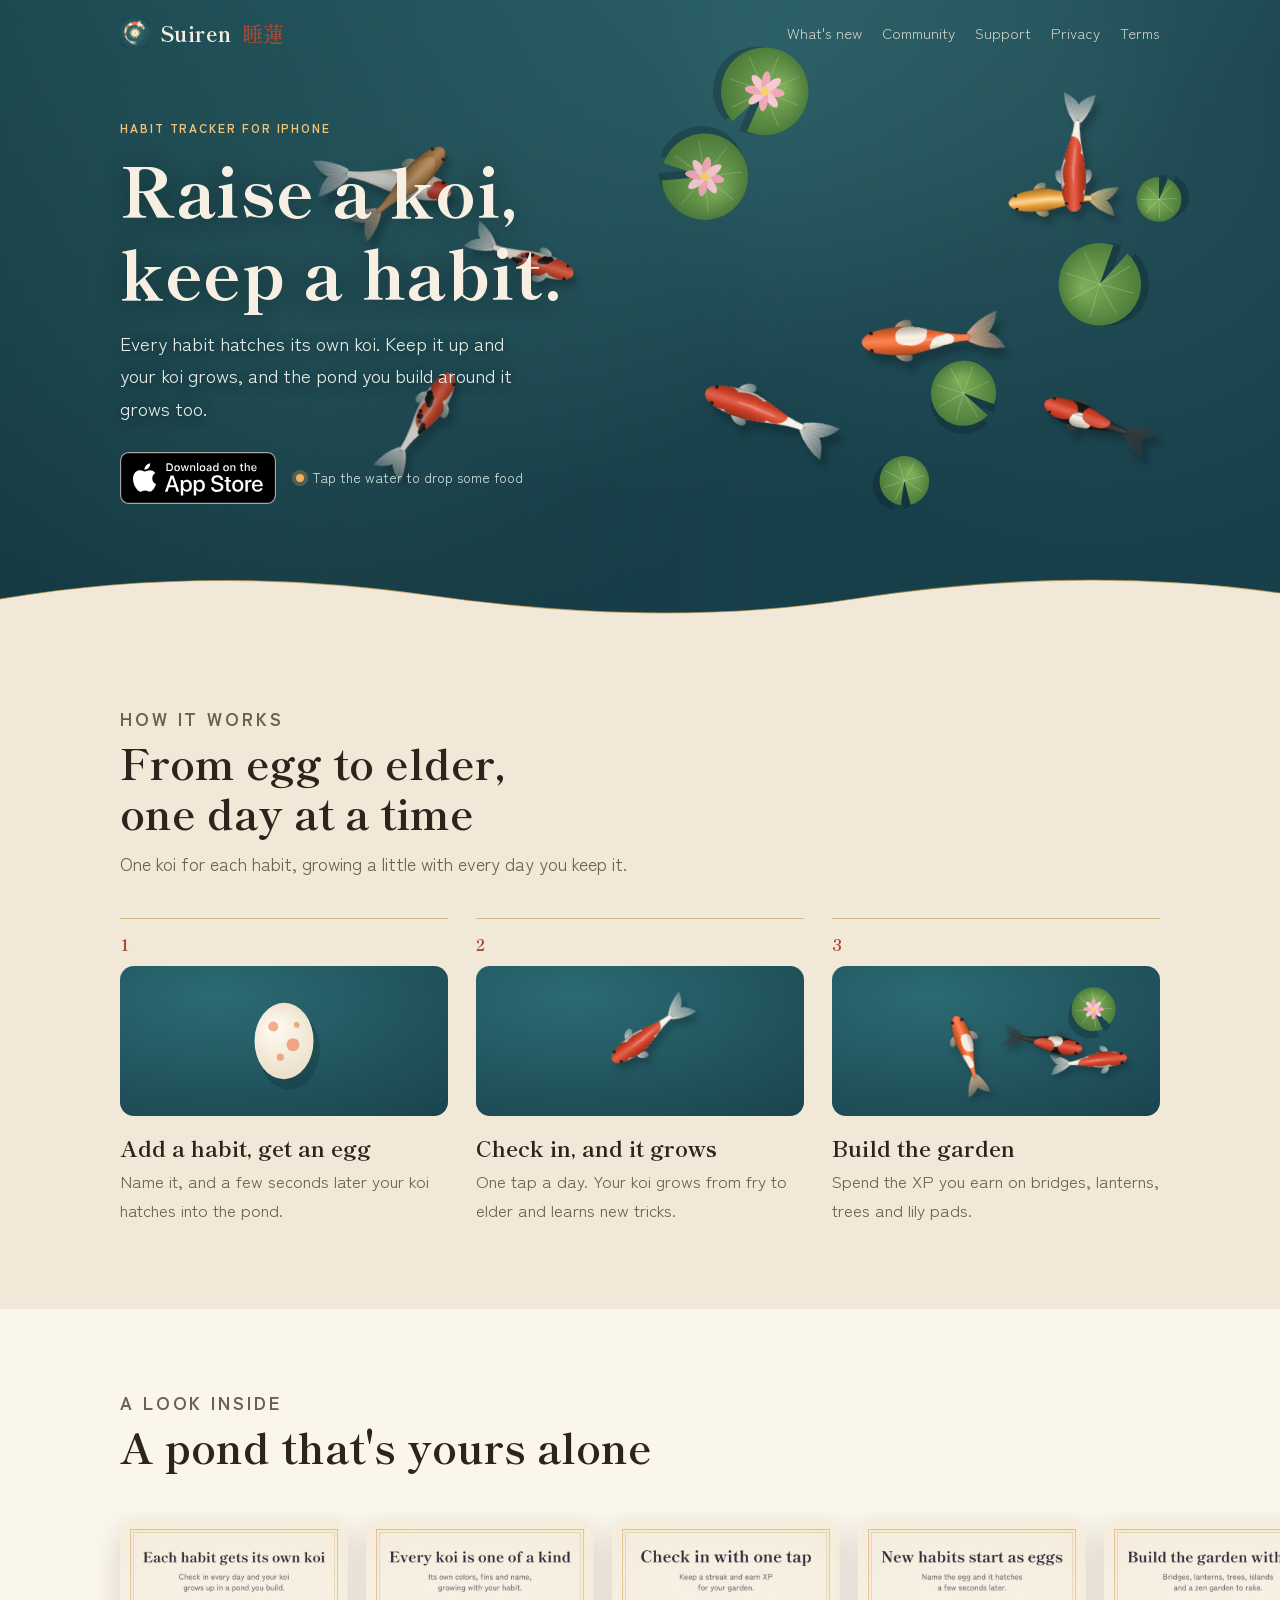
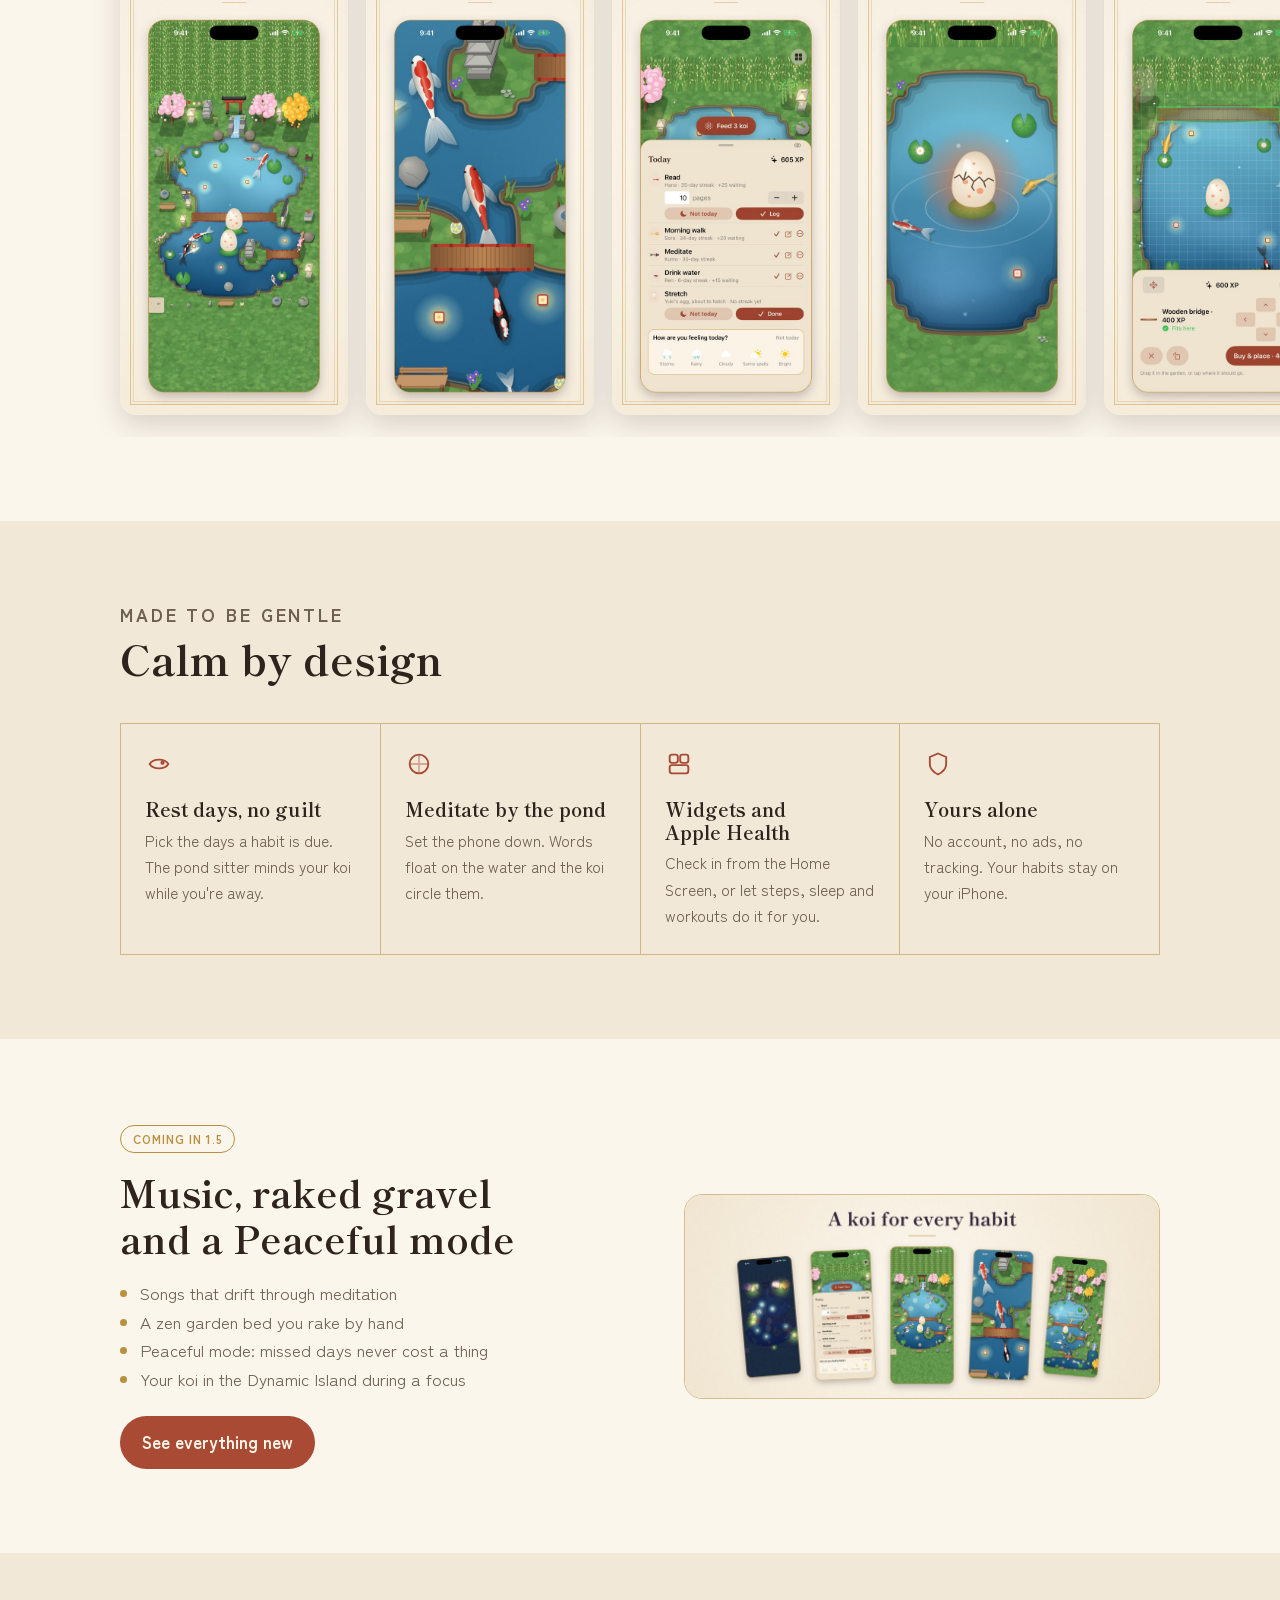
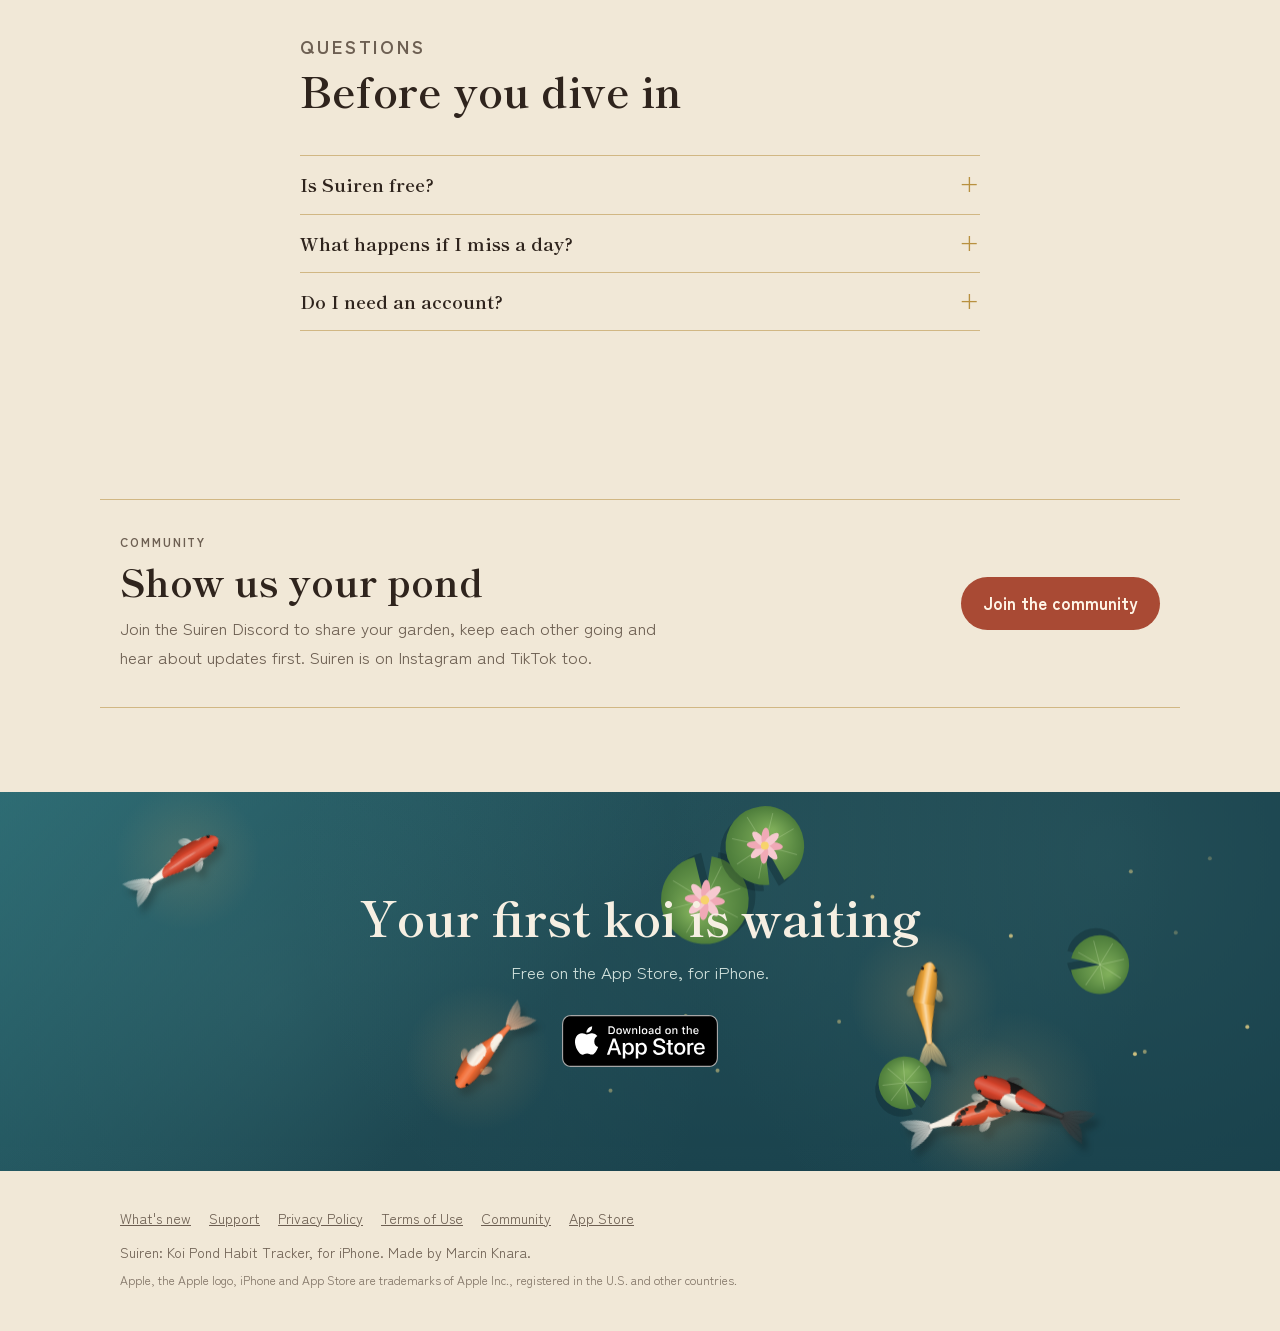
==== commit 53cb54d2: "Add a Join the community page and link it everywhere New /community/ page: the Suiren Discord (what'" ====
--- a/index.html
+++ b/index.html
@@ -32,7 +32,7 @@
   <div class="wrap">
     <header class="site-head">
       <a class="brand" href="./"><img src="img/icon-64.png" alt="" width="30" height="30">Suiren <em>睡蓮</em></a>
-      <nav class="site-nav"><a href="whats-new/">What's new</a><a href="support/">Support</a><a href="privacy/">Privacy</a><a href="terms/">Terms</a></nav>
+      <nav class="site-nav"><a href="whats-new/">What's new</a><a href="community/">Community</a><a href="support/">Support</a><a href="privacy/">Privacy</a><a href="terms/">Terms</a></nav>
     </header>
     <div class="a-hero-body">
       <p class="eyebrow" style="color:#f0c47a">Habit tracker for iPhone</p>
@@ -52,7 +52,7 @@
     <div class="a-sec-head">
       <p class="eyebrow">How it works</p>
       <h2>From egg to elder, one day at a time</h2>
-      <p>No points to chase and no red Xs. Just a fish that's glad you came back.</p>
+      <p>One koi for each habit, growing a little with every day you keep it.</p>
     </div>
     <div class="a-steps">
       <div class="a-step"><canvas data-mini="egg" aria-hidden="true"></canvas><h3>Add a habit, get an egg</h3><p>Name it, and a few seconds later your koi hatches into the pond.</p></div>
@@ -119,8 +119,19 @@
   <div class="wrap narrow faq">
     <div class="a-sec-head"><p class="eyebrow">Questions</p><h2>Before you dive in</h2></div>
     <details><summary>Is Suiren free?</summary><p>Yes. You can keep up to 3 habits for free. Suiren+ raises that to 15 and adds a bigger starting plot.</p></details>
-    <details><summary>What happens if I miss a day?</summary><p>Your koi waits for you. Set rest days, send the pond sitter while you travel, or choose Peaceful mode in 1.5 so missed days never cost anything.</p></details>
+    <details><summary>What happens if I miss a day?</summary><p>Plan for breaks with rest days, or send the pond sitter while you travel. Streak shields cover the odd slip. In Normal mode a long absence slowly costs XP, and after two weeks a koi can pass on. If you'd rather that never happened, choose Peaceful mode, coming in 1.5.</p></details>
     <details><summary>Do I need an account?</summary><p>No. There's no sign-up. Your pond lives on your iPhone, with an optional iCloud Drive backup.</p></details>
+  </div>
+</section>
+
+<section class="a-sec">
+  <div class="wrap a-community">
+    <div>
+      <p class="eyebrow">Community</p>
+      <h2>Show us your pond</h2>
+      <p>Join the Suiren Discord to share your garden, keep each other going and hear about updates first. Suiren is on Instagram and TikTok too.</p>
+    </div>
+    <a class="a-btn" href="community/">Join the community</a>
   </div>
 </section>
 
@@ -133,7 +144,7 @@
   </div>
 </section>
 <footer class="a-foot"><div class="wrap foot">
-  <nav><a href="whats-new/">What's new</a><a href="support/">Support</a><a href="privacy/">Privacy Policy</a><a href="terms/">Terms of Use</a><a href="discord/">Discord</a><a href="https://apps.apple.com/app/suiren-koi-pond-habit-tracker/id6826411943">App Store</a></nav>
+  <nav><a href="whats-new/">What's new</a><a href="support/">Support</a><a href="privacy/">Privacy Policy</a><a href="terms/">Terms of Use</a><a href="community/">Community</a><a href="https://apps.apple.com/app/suiren-koi-pond-habit-tracker/id6826411943">App Store</a></nav>
   <p>Suiren: Koi Pond Habit Tracker, for iPhone. Made by Marcin Knara.</p>
   <p class="legal">Apple, the Apple logo, iPhone and App Store are trademarks of Apple Inc., registered in the U.S. and other countries.</p>
 </div></footer>
--- a/home.css
+++ b/home.css
@@ -107,6 +107,10 @@
 .a-new .pill { display: inline-block; font: 700 12px/1 var(--body); letter-spacing: 0.08em; text-transform: uppercase; border: 1px solid var(--gold); color: var(--gold); padding: 7px 12px; border-radius: 999px; }
 .a-new figure { margin: 0; }
 .a-new figure img { width: 100%; height: auto; display: block; border-radius: 18px; border: 1px solid var(--line); }
+.a-community { display: flex; align-items: center; justify-content: space-between; gap: 24px 40px; flex-wrap: wrap; border-top: 1px solid var(--line); border-bottom: 1px solid var(--line); padding-block: 36px; }
+.a-community > div { max-width: 560px; display: grid; gap: 10px; }
+.a-community h2 { font-size: clamp(28px, 4vw, 38px); }
+.a-community p { color: var(--muted); }
 .a-final { text-align: center; color: #f6efe2; background: var(--water-2); position: relative; overflow: hidden; isolation: isolate; padding-block: 96px; }
 .a-final canvas { position: absolute; inset: 0; width: 100%; height: 100%; z-index: -1; cursor: pointer; }
 .a-final h2 { font-size: clamp(32px, 5vw, 48px); }
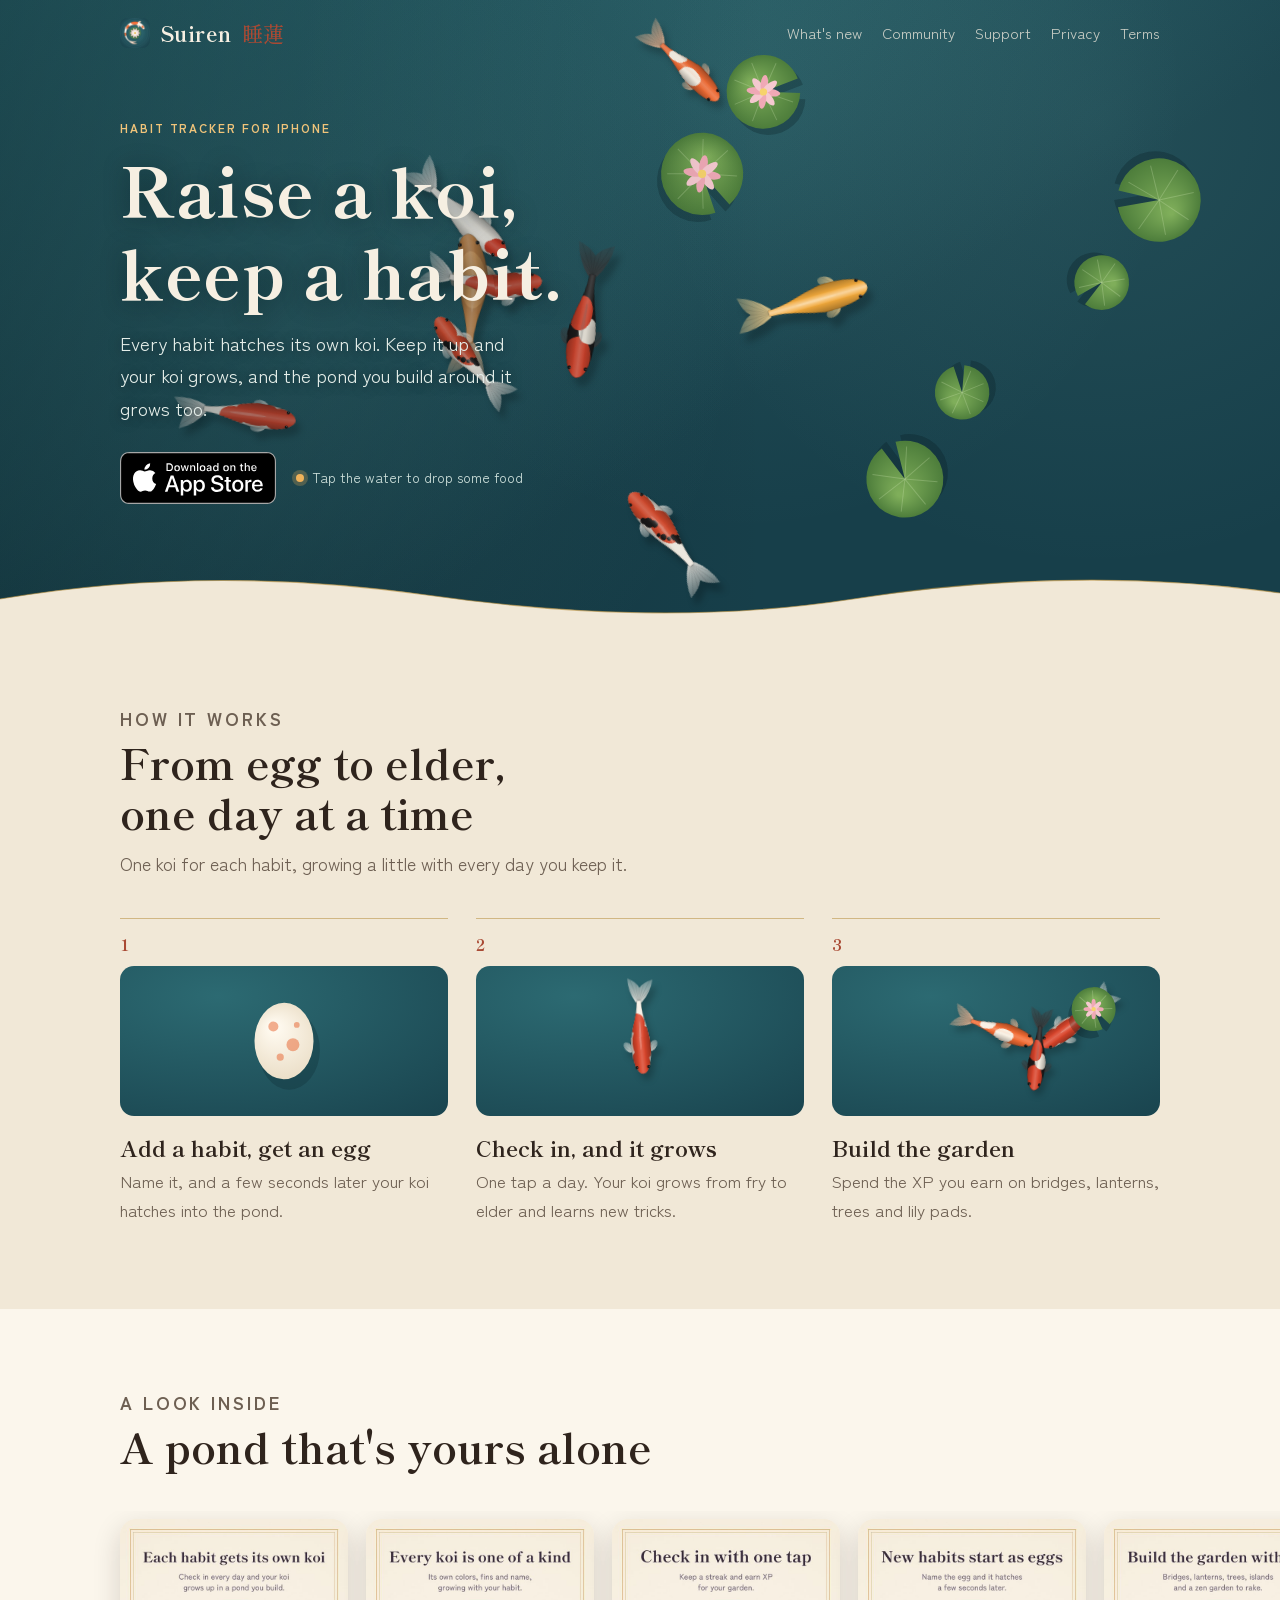
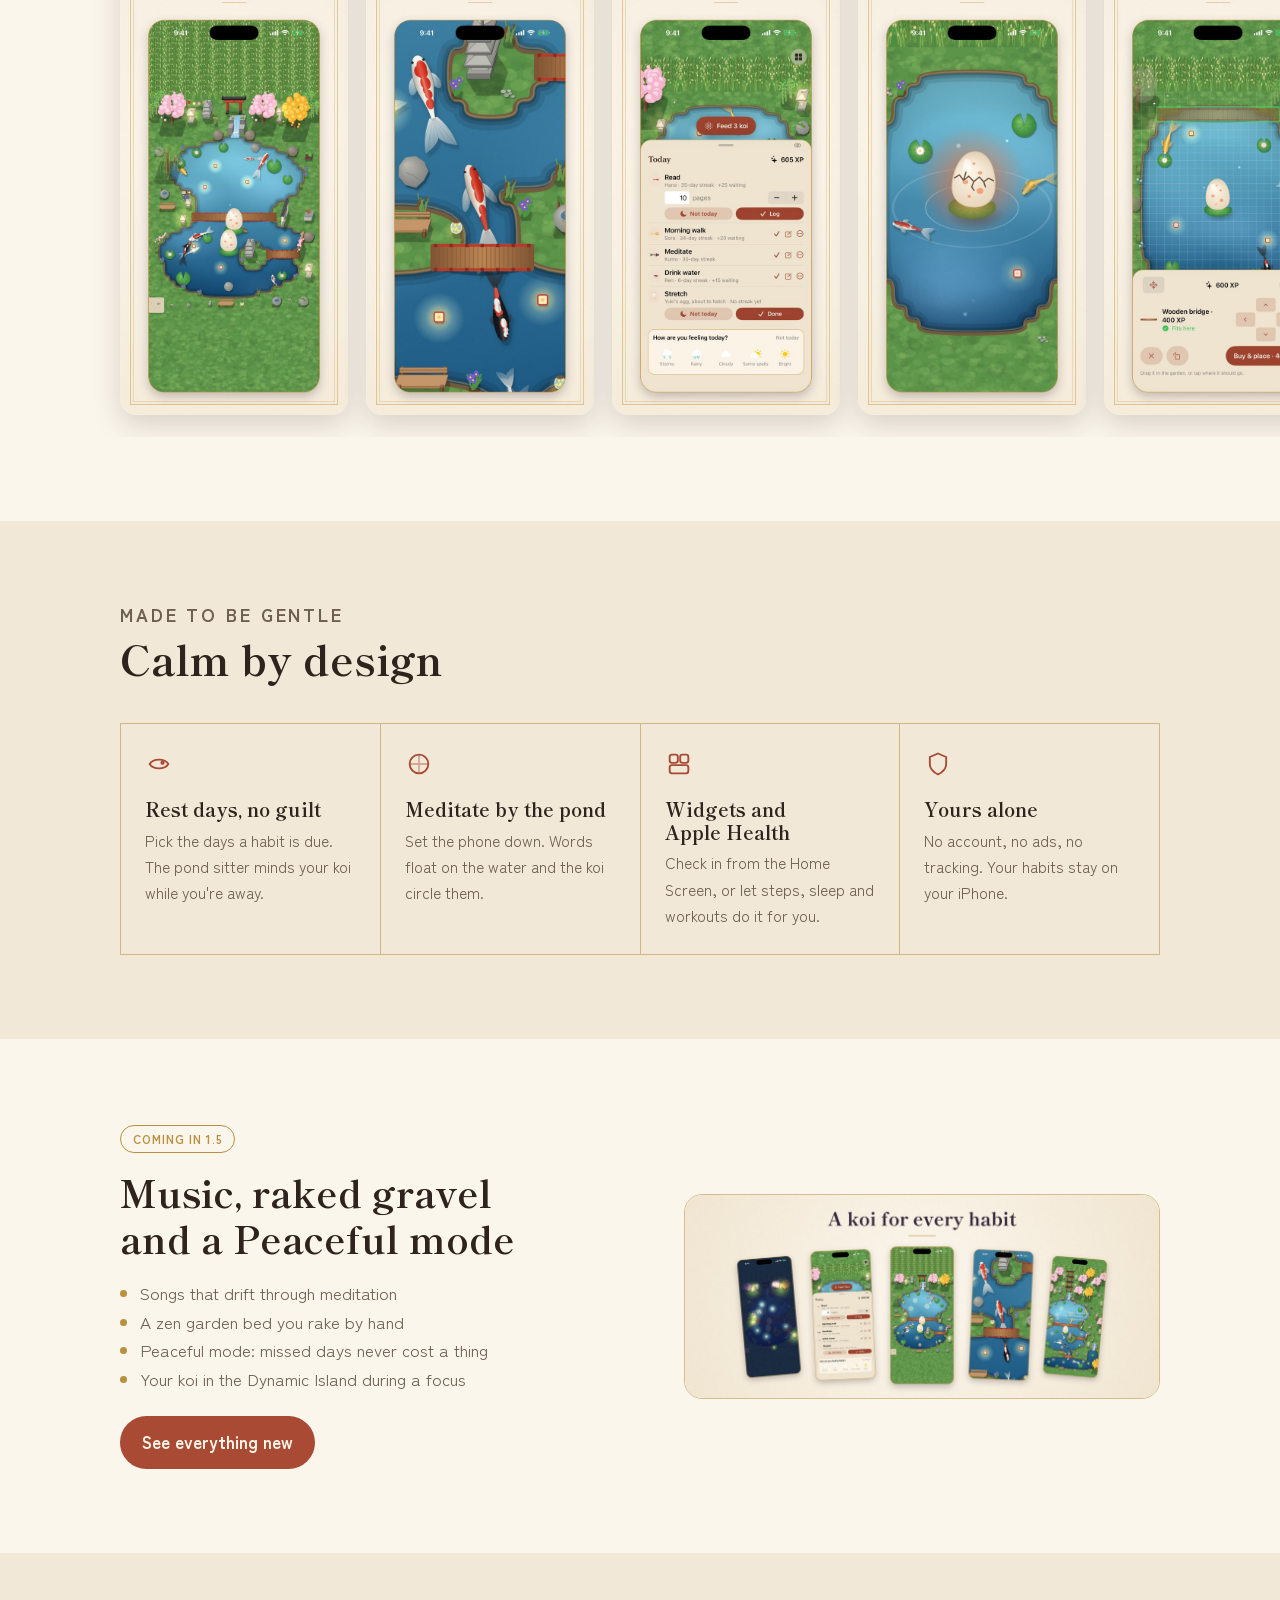
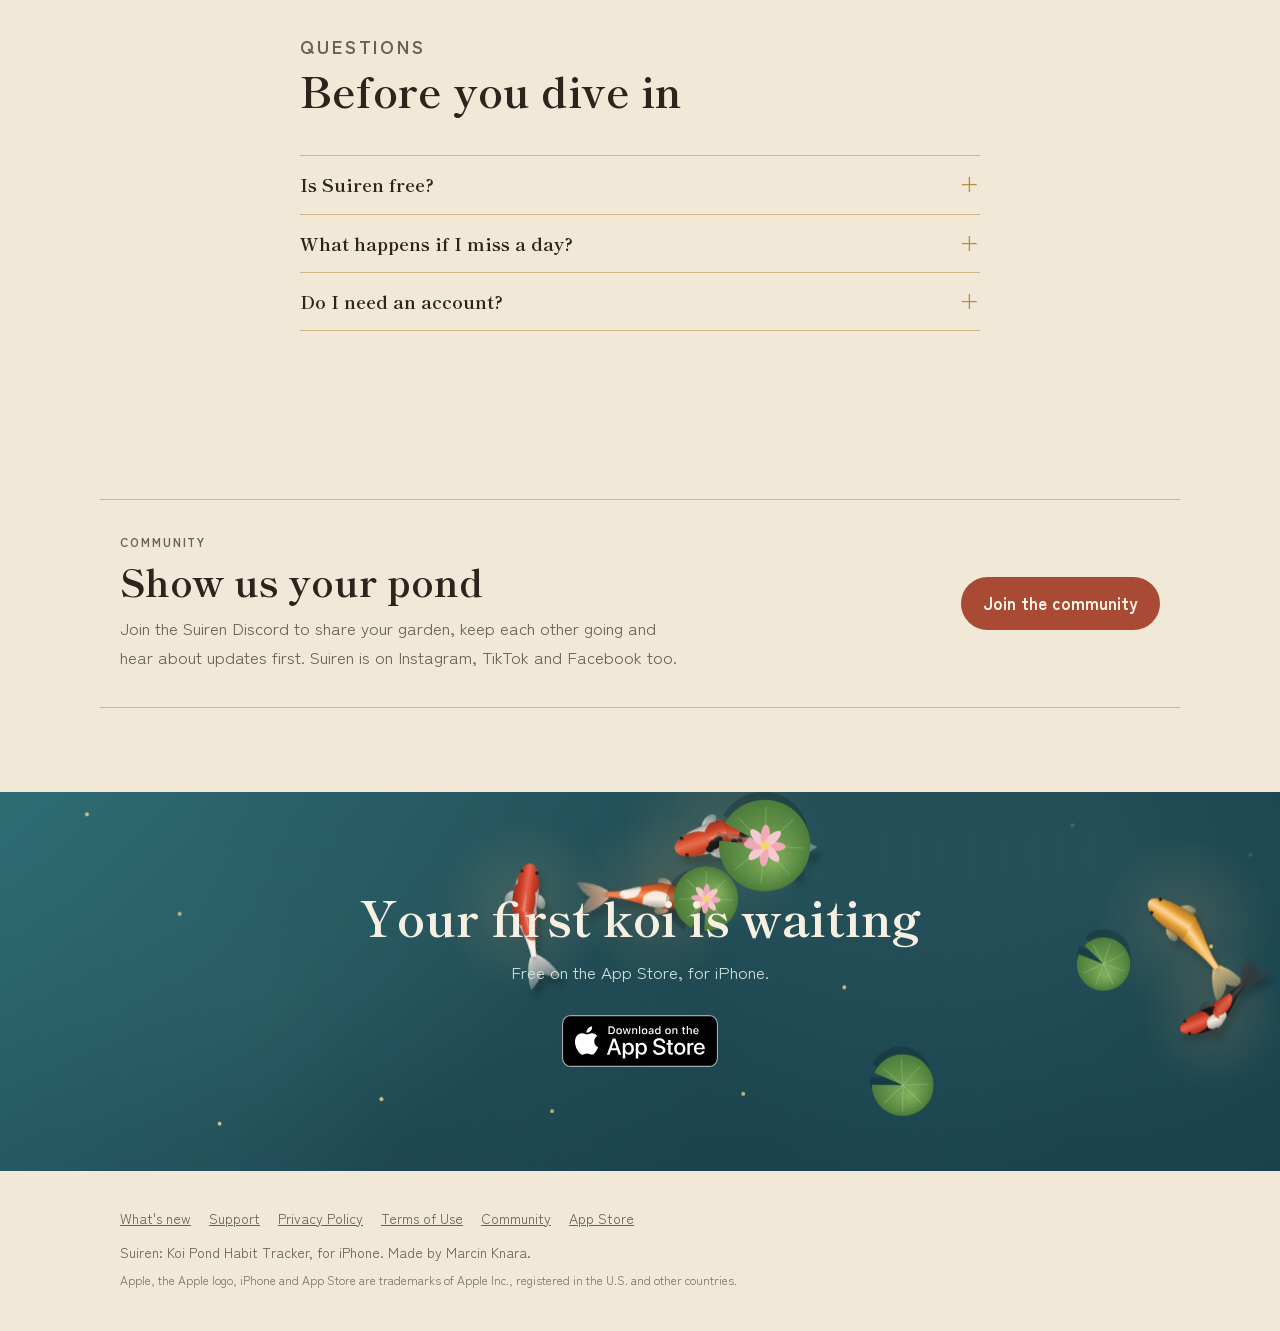
==== commit 9a939393: "Community page: add the Facebook page Co-Authored-By: Claude Opus 5.5 <noreply@anthropic.com> Claude" ====
--- a/index.html
+++ b/index.html
@@ -129,7 +129,7 @@
     <div>
       <p class="eyebrow">Community</p>
       <h2>Show us your pond</h2>
-      <p>Join the Suiren Discord to share your garden, keep each other going and hear about updates first. Suiren is on Instagram and TikTok too.</p>
+      <p>Join the Suiren Discord to share your garden, keep each other going and hear about updates first. Suiren is on Instagram, TikTok and Facebook too.</p>
     </div>
     <a class="a-btn" href="community/">Join the community</a>
   </div>
